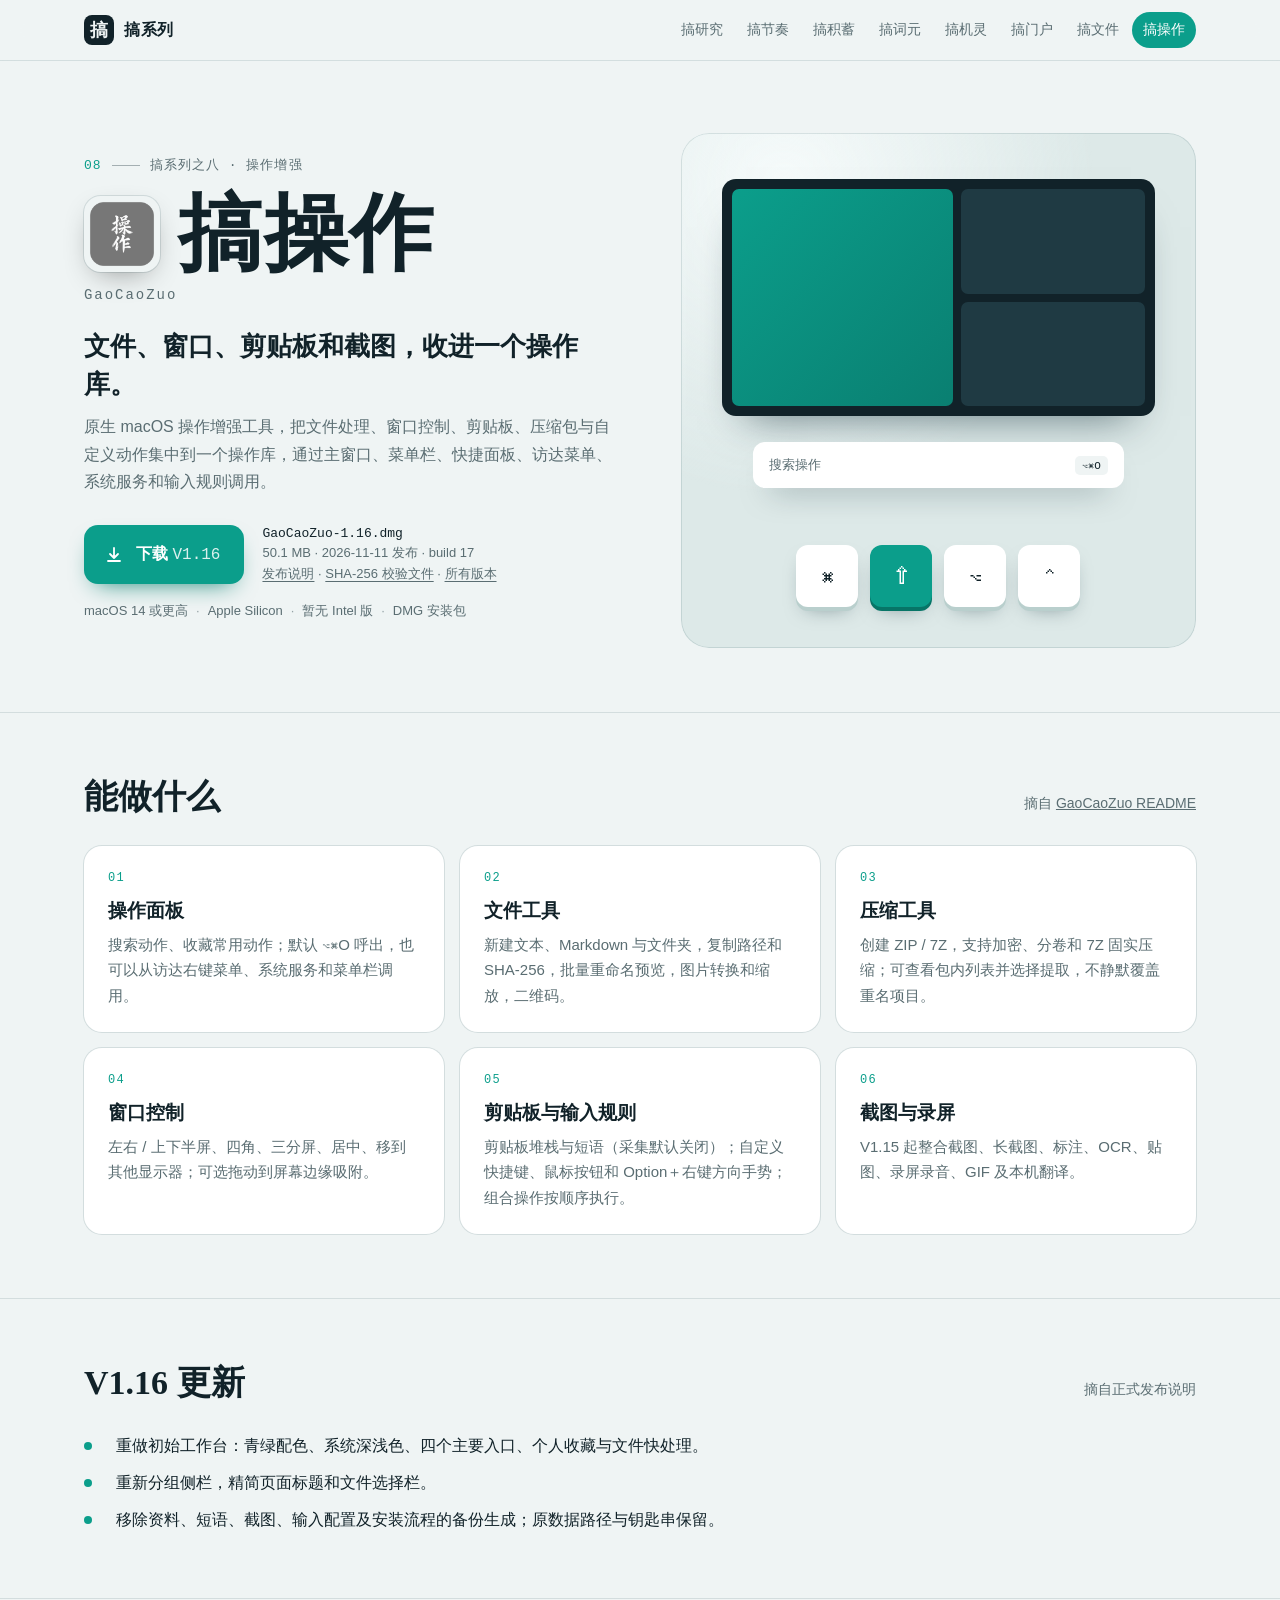
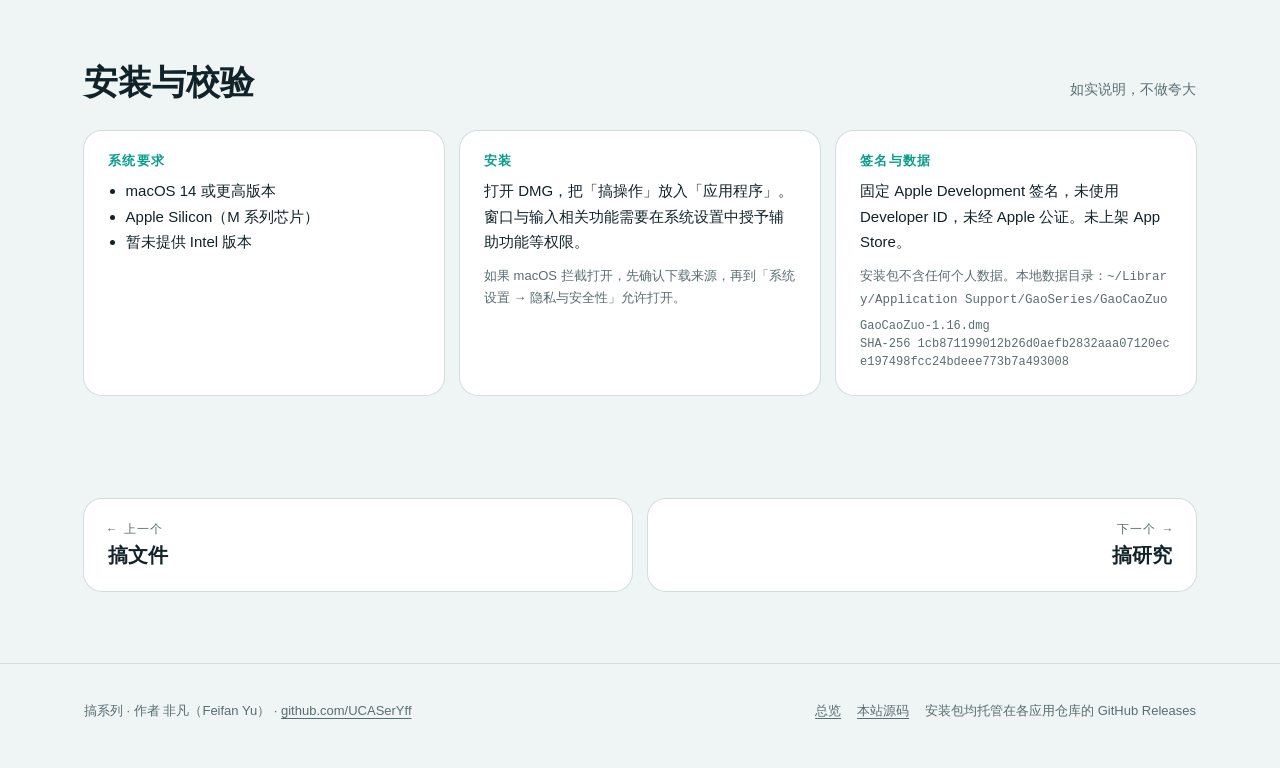
==== caozuo/index.html @ 119ad858 "搞系列介绍与下载站" ====
<!doctype html>
<html lang="zh-CN" data-root="../">
<head>
<meta charset="utf-8">
<meta name="viewport" content="width=device-width, initial-scale=1, viewport-fit=cover">
<title>搞操作 · 文件、窗口、剪贴板和截图，收进一个操作库 | 搞系列</title>
<meta name="description" content="原生 macOS 操作增强工具，把文件处理、窗口控制、剪贴板、压缩包与自定义动作集中到一个操作库，通过主窗口、菜单栏、快捷面板、访达菜单、系统服务和输入规则调用。">
<meta name="theme-color" content="#eff4f4">
<meta property="og:title" content="搞操作 · 文件、窗口、剪贴板和截图，收进一个操作库 | 搞系列">
<meta property="og:description" content="原生 macOS 操作增强工具，把文件处理、窗口控制、剪贴板、压缩包与自定义动作集中到一个操作库，通过主窗口、菜单栏、快捷面板、访达菜单、系统服务和输入规则调用。">
<meta property="og:type" content="website">
<meta property="og:url" content="https://ucaseryff.github.io/gao-apps/caozuo/">
<link rel="canonical" href="https://ucaseryff.github.io/gao-apps/caozuo/">
<link rel="icon" href="../assets/favicon.svg" type="image/svg+xml">
<link rel="stylesheet" href="../assets/site.css">
</head>
<body class="app theme-caozuo">
<header class="nav"><div class="wrap">
<a class="brand" href="../"><span class="brand-mark">搞</span><span class="brand-text">搞系列</span></a>
<nav class="nav-apps" aria-label="八个应用"><a href="../yanjiu/">搞研究</a><a href="../jiezou/">搞节奏</a><a href="../jixu/">搞积蓄</a><a href="../ciyuan/">搞词元</a><a href="../jiling/">搞机灵</a><a href="../menhu/">搞门户</a><a href="../wenjian/">搞文件</a><a href="../caozuo/" aria-current="page">搞操作</a></nav>
</div></header>
<main>
<section class="hero"><div class="wrap">
  <div class="hero-text">
    <p class="eyebrow"><span class="idx">08</span><span class="bar"></span>搞系列之八 · 操作增强</p>
    <h1 class="title"><img class="icon" src="../assets/icons/caozuo.png" alt="" width="76" height="76">搞操作</h1>
    <span class="title-en">GaoCaoZuo</span>
    <p class="tagline">文件、窗口、剪贴板和截图，收进一个操作库。</p>
    <p class="lede">原生 macOS 操作增强工具，把文件处理、窗口控制、剪贴板、压缩包与自定义动作集中到一个操作库，通过主窗口、菜单栏、快捷面板、访达菜单、系统服务和输入规则调用。</p>
    <div class="dl" data-app="caozuo" data-repo="GaoCaoZuo" data-dl="caozuo">
      <div class="dl dl-slot"><a class="dl-btn" href="https://github.com/UCASerYff/GaoCaoZuo/releases/download/v1.16/GaoCaoZuo-1.16.dmg" download><svg viewBox="0 0 20 20" fill="none" aria-hidden="true"><path d="M10 3v10m0 0l-4-4m4 4l4-4M4 16h12" stroke="currentColor" stroke-width="1.8" stroke-linecap="round" stroke-linejoin="round"/></svg><span>下载 <span class="v">V1.16</span></span></a><span class="dl-meta"><b>GaoCaoZuo-1.16.dmg</b><span>50.1 MB · 2026-11-11 发布 · build 17</span><span><a href="https://github.com/UCASerYff/GaoCaoZuo/releases/tag/v1.16">发布说明</a> · <a href="https://github.com/UCASerYff/GaoCaoZuo/releases/download/v1.16/GaoCaoZuo-1.16.dmg.sha256">SHA-256 校验文件</a> · <a href="https://github.com/UCASerYff/GaoCaoZuo/releases">所有版本</a></span></span></div>
      <p class="dl-req"><span>macOS 14 或更高</span><span>Apple Silicon</span><span>暂无 Intel 版</span><span>DMG 安装包</span></p>
    </div>
  </div>
  <div class="stage s-caozuo" aria-hidden="true"><div class="screen"><span></span><span></span><span></span></div><div class="palette">搜索操作<kbd>⌥⌘O</kbd></div><div class="keys"><span>⌘</span><span>⇧</span><span>⌥</span><span>⌃</span></div></div>
</div></section>

<section class="section"><div class="wrap">
  <div class="sec-head"><h2>能做什么</h2><p>摘自 <a href="https://github.com/UCASerYff/GaoCaoZuo#readme">GaoCaoZuo README</a></p></div>
  <ul class="features n6"><li><h3>操作面板</h3><p>搜索动作、收藏常用动作；默认 ⌥⌘O 呼出，也可以从访达右键菜单、系统服务和菜单栏调用。</p></li><li><h3>文件工具</h3><p>新建文本、Markdown 与文件夹，复制路径和 SHA-256，批量重命名预览，图片转换和缩放，二维码。</p></li><li><h3>压缩工具</h3><p>创建 ZIP / 7Z，支持加密、分卷和 7Z 固实压缩；可查看包内列表并选择提取，不静默覆盖重名项目。</p></li><li><h3>窗口控制</h3><p>左右 / 上下半屏、四角、三分屏、居中、移到其他显示器；可选拖动到屏幕边缘吸附。</p></li><li><h3>剪贴板与输入规则</h3><p>剪贴板堆栈与短语（采集默认关闭）；自定义快捷键、鼠标按钮和 Option＋右键方向手势；组合操作按顺序执行。</p></li><li><h3>截图与录屏</h3><p>V1.15 起整合截图、长截图、标注、OCR、贴图、录屏录音、GIF 及本机翻译。</p></li></ul>
</div></section>

<section class="section"><div class="wrap" data-notes-for="caozuo" data-notes-version="1.16">
  <div class="sec-head"><h2>V1.16 更新</h2><p>摘自正式发布说明</p></div>
  <ul class="notes notes-fresh"><li>重做初始工作台：青绿配色、系统深浅色、四个主要入口、个人收藏与文件快处理。</li><li>重新分组侧栏，精简页面标题和文件选择栏。</li><li>移除资料、短语、截图、输入配置及安装流程的备份生成；原数据路径与钥匙串保留。</li></ul>
  <p class="notes-stale" hidden>最新版本已更新为 V1.16，更新内容请看 <a href="https://github.com/UCASerYff/GaoCaoZuo/releases/tag/v1.16">发布说明</a>。</p>
</div></section>

<section class="section"><div class="wrap">
  <div class="sec-head"><h2>安装与校验</h2><p>如实说明，不做夸大</p></div>
  <div class="facts">
    <div class="fact"><h3>系统要求</h3><ul><li>macOS 14 或更高版本</li><li>Apple Silicon（M 系列芯片）</li><li>暂未提供 Intel 版本</li></ul></div>
    <div class="fact"><h3>安装</h3><p>打开 DMG，把「搞操作」放入「应用程序」。窗口与输入相关功能需要在系统设置中授予辅助功能等权限。</p><p class="muted">如果 macOS 拦截打开，先确认下载来源，再到「系统设置 → 隐私与安全性」允许打开。</p></div>
    <div class="fact"><h3>签名与数据</h3><p>固定 Apple Development 签名，未使用 Developer ID，未经 Apple 公证。未上架 App Store。</p><p class="muted">安装包不含任何个人数据。本地数据目录：<code>~/Library/Application Support/GaoSeries/GaoCaoZuo</code></p><span class="sha" data-sha="caozuo">GaoCaoZuo-1.16.dmg
SHA-256 1cb871199012b26d0aefb2832aaa07120ece197498fcc24bdeee773b7a493008</span></div>
  </div>
</div></section>

<div class="wrap"><nav class="pager" aria-label="其他应用">
  <a href="../wenjian/"><small>← 上一个</small><b>搞文件</b></a>
  <a class="next" href="../yanjiu/"><small>下一个 →</small><b>搞研究</b></a>
</nav></div>
</main>
<footer class="foot"><div class="wrap">
<div>搞系列 · 作者 非凡（Feifan Yu） · <a href="https://github.com/UCASerYff">github.com/UCASerYff</a></div>
<nav><a href="../">总览</a><a href="https://github.com/UCASerYff/gao-apps">本站源码</a><span>安装包均托管在各应用仓库的 GitHub Releases</span></nav>
</div></footer>
<script src="../assets/site.js" defer></script>
</body>
</html>
---- assets/site.css ----
/* 搞系列 · 统一设计系统
   统一：字体、导航、栅格、下载按钮、卡片、页脚
   各异：每个应用的配色变量与首屏「舞台」图形 */
:root{
  --serif:"Songti SC","STSong","Noto Serif SC","Noto Serif CJK SC","Source Han Serif SC","Source Han Serif CN",serif;
  --sans:-apple-system,BlinkMacSystemFont,"PingFang SC","Hiragino Sans GB","Microsoft YaHei","Noto Sans SC","Noto Sans CJK SC",sans-serif;
  --mono:"SF Mono",ui-monospace,"JetBrains Mono",Menlo,Consolas,monospace;
  --bg:#f6f4ef; --surface:#ffffff; --ink:#18181a; --muted:#6b6a66; --line:rgba(20,20,20,.1);
  --accent:#18181a; --accent-ink:#fff; --accent2:#c8102e; --stage:#ece8df;
  --radius:18px; --wrap:1160px;
}
*{box-sizing:border-box}
html{-webkit-text-size-adjust:100%;scroll-behavior:smooth}
body{margin:0;background:var(--bg);color:var(--ink);font:16px/1.7 var(--sans);-webkit-font-smoothing:antialiased;text-rendering:optimizeLegibility}
a{color:inherit}
img{max-width:100%;display:block}
code,.mono{font-family:var(--mono);font-size:.92em}
.wrap{max-width:var(--wrap);margin:0 auto;padding:0 24px}
.sr{position:absolute;width:1px;height:1px;overflow:hidden;clip:rect(0 0 0 0)}

/* ---------- 导航（统一） ---------- */
.nav{position:sticky;top:0;z-index:20;backdrop-filter:saturate(1.4) blur(14px);-webkit-backdrop-filter:saturate(1.4) blur(14px);background:color-mix(in srgb,var(--bg) 82%,transparent);border-bottom:1px solid var(--line)}
.nav .wrap{display:flex;align-items:center;gap:20px;height:60px}
.brand{display:flex;align-items:center;gap:10px;text-decoration:none;font-weight:600;letter-spacing:.04em;flex:none}
.brand-mark{display:grid;place-items:center;width:30px;height:30px;border-radius:8px;background:var(--ink);color:var(--bg);font:700 18px/1 var(--serif)}
.nav-apps{display:flex;gap:2px;overflow-x:auto;scrollbar-width:none;margin-left:auto}
.nav-apps::-webkit-scrollbar{display:none}
.nav-apps a{flex:none;text-decoration:none;font-size:14px;padding:6px 11px;border-radius:999px;color:var(--muted);transition:background .2s,color .2s}
.nav-apps a:hover{color:var(--ink);background:var(--line)}
.nav-apps a[aria-current]{color:var(--accent-ink);background:var(--accent)}

/* ---------- 首屏（统一骨架） ---------- */
.hero{padding:72px 0 64px}
.hero .wrap{display:grid;grid-template-columns:minmax(0,1.05fr) minmax(0,1fr);gap:56px;align-items:center}
.eyebrow{display:flex;align-items:center;gap:10px;margin:0 0 18px;font:500 13px/1 var(--mono);letter-spacing:.08em;color:var(--muted);text-transform:uppercase}
.eyebrow .idx{color:var(--accent2)}
.eyebrow .bar{width:28px;height:1px;background:currentColor;opacity:.5}
.title{display:flex;align-items:center;gap:18px;margin:0;font:700 clamp(48px,7vw,84px)/1.05 var(--serif);letter-spacing:.02em}
.title .icon{width:clamp(56px,7vw,76px);height:clamp(56px,7vw,76px);border-radius:22%;box-shadow:0 10px 30px -12px rgba(0,0,0,.45),0 0 0 1px var(--line)}
.title-en{display:block;margin-top:10px;font:500 14px/1 var(--mono);letter-spacing:.14em;color:var(--muted)}
.tagline{margin:26px 0 10px;font:600 clamp(20px,2.4vw,26px)/1.45 var(--serif);color:var(--ink)}
.lede{margin:0 0 30px;color:var(--muted);max-width:36em}

/* ---------- 下载块（统一） ---------- */
.dl{display:flex;flex-wrap:wrap;align-items:center;gap:14px 18px}
.dl-btn{display:inline-flex;align-items:center;gap:12px;padding:15px 24px 15px 20px;border-radius:14px;background:var(--accent);color:var(--accent-ink);text-decoration:none;font-weight:600;font-size:16px;box-shadow:0 10px 24px -12px color-mix(in srgb,var(--accent) 80%,#000);transition:transform .15s,box-shadow .2s}
.dl-btn:hover{transform:translateY(-1px);box-shadow:0 14px 30px -12px color-mix(in srgb,var(--accent) 80%,#000)}
.dl-btn svg{width:20px;height:20px;flex:none}
.dl-btn .v{font-family:var(--mono);font-weight:500;opacity:.85}
.dl-btn.is-off{background:transparent;color:var(--muted);border:1px dashed var(--muted);box-shadow:none;cursor:not-allowed}
.dl-meta{display:flex;flex-direction:column;gap:2px;font-size:13px;color:var(--muted);line-height:1.5}
.dl-meta b{font:500 13px var(--mono);color:var(--ink)}
.dl-meta a{color:var(--muted);text-underline-offset:3px}
.dl-meta a:hover{color:var(--ink)}
.dl-req{flex-basis:100%;margin:2px 0 0;font-size:13px;color:var(--muted)}
.dl-req span+span::before{content:"·";margin:0 8px;opacity:.6}

/* ---------- 舞台（各页不同） ---------- */
.stage{position:relative;aspect-ratio:1/1;max-height:520px;width:100%;border-radius:28px;background:var(--stage);overflow:hidden;isolation:isolate;box-shadow:inset 0 0 0 1px var(--line)}

/* ---------- 正文分区（统一） ---------- */
.section{padding:64px 0;border-top:1px solid var(--line)}
.sec-head{display:flex;align-items:baseline;justify-content:space-between;gap:20px;margin-bottom:28px}
.sec-head h2{margin:0;font:700 clamp(26px,3vw,34px)/1.2 var(--serif)}
.sec-head p{margin:0;color:var(--muted);font-size:14px}
.features{display:grid;grid-template-columns:repeat(3,minmax(0,1fr));gap:16px;padding:0;margin:0;list-style:none;counter-reset:f}
.features li{position:relative;padding:26px 24px 24px;border-radius:var(--radius);background:var(--surface);box-shadow:0 0 0 1px var(--line);counter-increment:f}
.features li::before{content:counter(f,decimal-leading-zero);display:block;margin-bottom:14px;font:500 12px/1 var(--mono);color:var(--accent2);letter-spacing:.1em}
.features h3{margin:0 0 8px;font:700 19px/1.35 var(--serif)}
.features p{margin:0;color:var(--muted);font-size:15px}
.features.n4{grid-template-columns:repeat(2,minmax(0,1fr))}
.features.n5{grid-template-columns:repeat(6,minmax(0,1fr))}
.features.n5 li{grid-column:span 2}.features.n5 li:nth-child(n+4){grid-column:span 3}
.notes{margin:0;padding:0;list-style:none;display:grid;gap:10px;max-width:780px}
.notes li{display:grid;grid-template-columns:22px 1fr;gap:10px;color:var(--ink)}
.notes li::before{content:"";width:8px;height:8px;margin-top:10px;border-radius:50%;background:var(--accent)}
.notes-stale{color:var(--muted)}
.facts{display:grid;grid-template-columns:repeat(3,minmax(0,1fr));gap:16px}
.fact{padding:24px;border-radius:var(--radius);background:var(--surface);box-shadow:0 0 0 1px var(--line)}
.fact h3{margin:0 0 10px;font:600 13px/1 var(--mono);letter-spacing:.1em;color:var(--accent2);text-transform:uppercase}
.fact p,.fact li{margin:0;font-size:15px;color:var(--ink)}
.fact ul{margin:0;padding-left:1.1em}
.fact .muted{color:var(--muted);font-size:13px;margin-top:10px}
.fact code{word-break:break-all;font-size:12.5px;color:var(--muted)}
.sha{display:block;white-space:pre-line;margin-top:6px;font:12px/1.5 var(--mono);color:var(--muted);word-break:break-all}

.pager{display:grid;grid-template-columns:1fr 1fr;gap:16px;padding:40px 0 72px}
.pager a{display:flex;flex-direction:column;gap:4px;padding:22px 24px;border-radius:var(--radius);text-decoration:none;box-shadow:0 0 0 1px var(--line);background:var(--surface);transition:box-shadow .2s}
.pager a:hover{box-shadow:0 0 0 2px var(--accent)}
.pager small{font:12px var(--mono);color:var(--muted);letter-spacing:.08em}
.pager b{font:700 20px var(--serif)}
.pager .next{text-align:right}

/* ---------- 页脚（统一） ---------- */
.foot{border-top:1px solid var(--line);padding:36px 0 48px;font-size:13px;color:var(--muted)}
.foot .wrap{display:flex;flex-wrap:wrap;gap:12px 28px;justify-content:space-between}
.foot a{color:var(--muted);text-underline-offset:3px}
.foot nav{display:flex;flex-wrap:wrap;gap:6px 16px}

/* ========== 首页 ========== */
.home{--bg:#f4f2ec;--ink:#151515;--muted:#6d6a63;--accent:#151515;--accent2:#b8322a}
.home-hero{padding:88px 0 56px}
.home-hero .wrap{display:grid;grid-template-columns:auto 1fr;gap:56px;align-items:end}
.seal{width:clamp(140px,20vw,220px);aspect-ratio:1;border-radius:28px;display:grid;place-items:center;background:#151515;color:#f4f2ec;font:900 clamp(96px,14vw,160px)/1 var(--serif);box-shadow:0 30px 60px -30px rgba(0,0,0,.6);position:relative}
.seal::after{content:"";position:absolute;right:14px;bottom:14px;width:18%;aspect-ratio:1;border-radius:4px;background:#b8322a}
.home-hero h1{margin:0;font:700 clamp(44px,6vw,72px)/1.05 var(--serif);letter-spacing:.04em}
.home-hero p.sub{margin:18px 0 0;font:500 clamp(18px,2vw,22px)/1.6 var(--serif);max-width:30em}
.chips{display:flex;flex-wrap:wrap;gap:8px;margin:26px 0 0;padding:0;list-style:none}
.chips li{padding:6px 12px;border-radius:999px;font-size:13px;background:rgba(0,0,0,.05);color:#3c3a36}
.cards{display:grid;grid-template-columns:repeat(4,minmax(0,1fr));gap:18px;padding:16px 0 72px}
.card{position:relative;display:flex;flex-direction:column;border-radius:22px;overflow:hidden;text-decoration:none;background:var(--surface);color:var(--ink);box-shadow:0 0 0 1px rgba(0,0,0,.07),0 18px 40px -30px rgba(0,0,0,.45);transition:transform .25s cubic-bezier(.2,.7,.2,1),box-shadow .25s}
.card:hover{transform:translateY(-4px);box-shadow:0 0 0 1px rgba(0,0,0,.08),0 28px 50px -28px rgba(0,0,0,.5)}
.card-top{position:relative;height:150px;background:var(--stage);overflow:hidden}
.card>.card-icon{position:absolute;z-index:2;left:20px;top:114px;width:72px;height:72px;border-radius:22%;box-shadow:0 10px 24px -10px rgba(0,0,0,.5),0 0 0 3px var(--surface)}
.card-num{position:absolute;right:16px;top:14px;font:500 12px var(--mono);letter-spacing:.1em;color:var(--accent2)}
.card-body{padding:50px 20px 20px;display:flex;flex-direction:column;gap:6px;flex:1}
.card-body h2{margin:0;font:700 24px/1.2 var(--serif);display:flex;align-items:baseline;gap:10px}
.card-body h2 small{font:500 12px var(--mono);color:var(--muted);letter-spacing:.06em}
.card-body p{margin:0;font-size:14px;color:var(--muted);line-height:1.6}
.card-foot{display:flex;justify-content:space-between;align-items:center;margin-top:auto;padding-top:14px;font-size:13px}
.ver{font:500 12px var(--mono);padding:4px 9px;border-radius:999px;background:color-mix(in srgb,var(--accent) 12%,transparent);color:var(--accent)}
.ver.off{background:rgba(0,0,0,.05);color:var(--muted)}
.go{color:var(--accent);font-weight:600}
.home-notes{display:grid;grid-template-columns:repeat(3,minmax(0,1fr));gap:16px}

/* ========== 各应用配色 ========== */
.theme-yanjiu{--bg:#f5f0e6;--surface:#fffcf6;--ink:#1d2621;--muted:#6f6a5e;--line:rgba(48,40,25,.12);--accent:#24483a;--accent-ink:#fbf6ec;--accent2:#b45a36;--stage:#ebe2cf}
.theme-jiezou{--bg:#fff7ee;--surface:#fffdf9;--ink:#2a1a0e;--muted:#80634c;--line:rgba(120,70,20,.13);--accent:#de6a24;--accent-ink:#fff;--accent2:#d99a1e;--stage:linear-gradient(180deg,#ffe2b8 0%,#ffc58f 45%,#f59a6b 100%)}
.theme-jixu{--bg:#f1f0e9;--surface:#fbfaf5;--ink:#132620;--muted:#5f6b63;--line:rgba(20,50,40,.12);--accent:#0f5a47;--accent-ink:#f6f2e3;--accent2:#b8901c;--stage:#163f34}
.theme-ciyuan{--bg:#ebe8e3;--surface:#f7f5f1;--ink:#12323a;--muted:#5d6b6e;--line:rgba(18,50,58,.13);--accent:#14535f;--accent-ink:#f2f6f6;--accent2:#d98a1c;--stage:#dfdbd4}
.theme-jiling{--bg:#0c0d0f;--surface:#15171a;--ink:#eeeeec;--muted:#8d9096;--line:rgba(255,255,255,.1);--accent:#eeeeec;--accent-ink:#0c0d0f;--accent2:#6ef08a;--stage:#08090a}
.theme-menhu{--bg:#f3f2fd;--surface:#ffffff;--ink:#1b1840;--muted:#6a6790;--line:rgba(60,50,160,.12);--accent:#5b4ff0;--accent-ink:#fff;--accent2:#2f8cf0;--stage:linear-gradient(135deg,#6a5cff 0%,#4c7dff 55%,#39b0ff 100%)}
.theme-wenjian{--bg:#f8f6f0;--surface:#fffefb;--ink:#26282c;--muted:#6c6f74;--line:rgba(30,32,36,.12);--accent:#2e6a46;--accent-ink:#f7f5ef;--accent2:#2e6a46;--stage:#25282d}
.theme-caozuo{--bg:#eff4f4;--surface:#ffffff;--ink:#112229;--muted:#5a6d72;--line:rgba(10,60,70,.12);--accent:#0b9e8b;--accent-ink:#fff;--accent2:#0b9e8b;--stage:#dde9e8}
.theme-jiling .brand-mark{background:#eeeeec;color:#0c0d0f}
.theme-jiling .title .icon{box-shadow:0 0 0 1px rgba(255,255,255,.18)}
.theme-ciyuan .title,.theme-ciyuan .tagline{font-family:var(--serif)}

/* ========== 舞台图形 ========== */
/* 搞研究：纸页 + 浮空研究城 */
.s-yanjiu{background:radial-gradient(circle at 70% 30%,#f7efdd 0,transparent 55%),repeating-linear-gradient(0deg,transparent 0 31px,rgba(80,60,30,.08) 31px 32px),repeating-linear-gradient(90deg,transparent 0 31px,rgba(80,60,30,.08) 31px 32px),#ebe2cf}
.s-yanjiu .paper{position:absolute;left:9%;top:10%;width:52%;padding:24px 22px;background:#fffcf6;border-radius:6px;box-shadow:0 24px 40px -24px rgba(60,40,10,.45);transform:rotate(-3deg)}
.s-yanjiu .paper b{display:block;font:700 18px var(--serif);color:#24483a;margin-bottom:12px}
.s-yanjiu .paper i{display:block;height:7px;border-radius:4px;background:#e6dcc8;margin:9px 0}
.s-yanjiu .paper i:nth-child(3){width:82%}.s-yanjiu .paper i:nth-child(5){width:64%}
.s-yanjiu .tags{display:flex;flex-wrap:wrap;gap:6px;margin-top:14px}
.s-yanjiu .tags span{font-size:11px;padding:3px 8px;border-radius:999px;border:1px solid #b45a36;color:#b45a36}
.s-yanjiu .city{position:absolute;right:8%;bottom:12%;width:56%;height:46%;display:flex;align-items:flex-end;gap:5%;animation:float 6s ease-in-out infinite}
.s-yanjiu .city span{flex:1;border-radius:4px 4px 0 0;background:linear-gradient(180deg,#2f5b49,#1d3a2f);box-shadow:inset -6px 0 0 rgba(0,0,0,.15)}
.s-yanjiu .city span:nth-child(2n){background:linear-gradient(180deg,#c86b45,#9c4a2b)}
.s-yanjiu .city::after{content:"";position:absolute;left:-6%;right:-6%;bottom:-14px;height:14px;border-radius:50%;background:rgba(60,40,10,.18);filter:blur(4px)}
@keyframes float{50%{transform:translateY(-10px)}}

/* 搞节奏：晨光与专注环 */
.s-jiezou{background:linear-gradient(180deg,#ffe7c2 0%,#ffcb94 50%,#f79f72 100%)}
.s-jiezou .sun{position:absolute;left:50%;top:44%;width:64%;aspect-ratio:1;transform:translate(-50%,-50%);border-radius:50%;background:conic-gradient(from -90deg,#fff 0 68%,rgba(255,255,255,.28) 68% 100%);-webkit-mask:radial-gradient(circle,transparent 60%,#000 61%);mask:radial-gradient(circle,transparent 60%,#000 61%);animation:spin 40s linear infinite}
.s-jiezou .ring{position:absolute;left:50%;top:44%;transform:translate(-50%,-50%);border-radius:50%;border:1px solid rgba(255,255,255,.55)}
.s-jiezou .ring.r1{width:82%;aspect-ratio:1}.s-jiezou .ring.r2{width:100%;aspect-ratio:1;opacity:.6}
.s-jiezou .clock{position:absolute;left:50%;top:44%;transform:translate(-50%,-50%);text-align:center;color:#5a2b0c}
.s-jiezou .clock b{display:block;font:300 clamp(40px,6vw,64px)/1 var(--mono);letter-spacing:.02em}
.s-jiezou .clock small{font-size:13px;letter-spacing:.3em;opacity:.75}
.s-jiezou .tabs{position:absolute;left:6%;right:6%;bottom:7%;display:flex;justify-content:space-between;gap:6px;padding:6px;border-radius:999px;background:rgba(255,255,255,.55);backdrop-filter:blur(6px)}
.s-jiezou .tabs span{flex:1;text-align:center;font-size:13px;padding:6px 0;border-radius:999px;color:#6b3a16}
.s-jiezou .tabs span:first-child{background:#fff;color:#de6a24;font-weight:600}
@keyframes spin{to{transform:translate(-50%,-50%) rotate(360deg)}}

/* 搞积蓄：墨绿账本 + 金币 */
.s-jixu{background:radial-gradient(circle at 80% 15%,#22604f 0,transparent 50%),#163f34}
.s-jixu .ledger{position:absolute;left:8%;top:10%;width:62%;padding:20px;border-radius:14px;background:#f6f2e3;box-shadow:0 30px 50px -30px #000}
.s-jixu .ledger header{display:flex;gap:6px;margin-bottom:14px}
.s-jixu .ledger header span{font-size:12px;padding:4px 10px;border-radius:999px;color:#0f5a47;background:rgba(15,90,71,.08)}
.s-jixu .ledger header span:first-child{background:#0f5a47;color:#f6f2e3}
.s-jixu .row{display:flex;justify-content:space-between;align-items:center;padding:9px 0;border-bottom:1px dashed rgba(15,90,71,.2)}
.s-jixu .row i{display:block;height:7px;border-radius:4px;background:#d9d2bb;width:46%}
.s-jixu .row em{display:block;height:7px;border-radius:4px;width:18%;background:#0f5a47;opacity:.7}
.s-jixu .row:nth-child(3) em{background:#b8901c}
.s-jixu .goal{margin-top:16px;font-size:12px;color:#5f6b63}
.s-jixu .goal div{height:8px;margin-top:6px;border-radius:999px;background:rgba(15,90,71,.12);overflow:hidden}
.s-jixu .goal div::after{content:"";display:block;height:100%;width:62%;border-radius:999px;background:linear-gradient(90deg,#0f5a47,#b8901c)}
.s-jixu .coins{position:absolute;right:10%;bottom:10%;display:flex;align-items:flex-end;gap:10px}
.s-jixu .coins span{width:46px;border-radius:50%/12px;background:repeating-linear-gradient(180deg,#e2bb3d 0 6px,#b8901c 6px 8px);box-shadow:0 10px 20px -8px rgba(0,0,0,.6)}
.s-jixu .coins span:nth-child(1){height:60px}.s-jixu .coins span:nth-child(2){height:104px}.s-jixu .coins span:nth-child(3){height:148px}

/* 搞词元：用量柱状图 */
.s-ciyuan{background:#dfdbd4;padding:8%;display:flex;flex-direction:column;gap:14px}
.s-ciyuan .seg{display:flex;gap:4px;padding:4px;border-radius:10px;background:rgba(18,50,58,.08);align-self:flex-start}
.s-ciyuan .seg span{font-size:12px;padding:5px 12px;border-radius:7px;color:#12323a}
.s-ciyuan .seg span:first-child{background:#f7f5f1;box-shadow:0 1px 2px rgba(0,0,0,.1)}
.s-ciyuan .chart{flex:1;display:flex;align-items:flex-end;gap:3.4%;padding:16px;border-radius:16px;background:#f7f5f1;box-shadow:0 20px 40px -30px rgba(18,50,58,.6)}
.s-ciyuan .chart span{flex:1;border-radius:5px 5px 2px 2px;background:linear-gradient(180deg,#14535f,#0e3d46);position:relative;transform-origin:bottom;animation:grow 1.2s cubic-bezier(.2,.8,.2,1) both}
.s-ciyuan .chart span::after{content:"";position:absolute;left:0;right:0;top:0;height:28%;border-radius:5px 5px 0 0;background:#d98a1c}
.s-ciyuan .stream{font:12px/1.5 var(--mono);color:#14535f;white-space:nowrap;overflow:hidden;opacity:.75}
@keyframes grow{from{transform:scaleY(.05)}}

/* 搞机灵：边缘竖线 + 监控面板 */
.s-jiling{background:radial-gradient(circle at 100% 50%,rgba(110,240,138,.12),transparent 45%),#08090a}
.s-jiling .edge{position:absolute;right:4%;top:22%;bottom:22%;width:4px;border-radius:4px;background:#eeeeec;box-shadow:0 0 18px rgba(110,240,138,.6)}
.s-jiling .panel{position:absolute;right:10%;top:50%;transform:translateY(-50%);width:66%;padding:20px;border-radius:18px;background:rgba(28,30,34,.92);box-shadow:0 0 0 1px rgba(255,255,255,.08),0 30px 60px -20px #000}
.s-jiling .meter{display:grid;grid-template-columns:44px 1fr;align-items:center;gap:12px;margin:10px 0;font:11px var(--mono);color:#8d9096;letter-spacing:.08em}
.s-jiling .meter div{height:6px;border-radius:6px;background:rgba(255,255,255,.08);overflow:hidden}
.s-jiling .meter div::after{content:"";display:block;height:100%;width:var(--w);border-radius:6px;background:#6ef08a;animation:pulse 3s ease-in-out infinite alternate}
.s-jiling .meter:nth-child(3) div::after{background:#eeeeec}
.s-jiling .meter:nth-child(4) div::after{background:#ffbd2e}
.s-jiling svg{display:block;width:100%;height:70px;margin-bottom:6px}
@keyframes pulse{to{width:calc(var(--w) * .7)}}

/* 搞门户：启动台 */
.s-menhu{background:linear-gradient(135deg,#6a5cff 0%,#4c7dff 55%,#39b0ff 100%);display:grid;place-items:center}
.s-menhu .grid{display:grid;grid-template-columns:repeat(4,1fr);gap:clamp(12px,2.4vw,22px);width:78%}
.s-menhu .tile{display:flex;flex-direction:column;align-items:center;gap:6px;font-size:12px;color:rgba(255,255,255,.92)}
.s-menhu .tile i{display:block;width:100%;aspect-ratio:1;border-radius:24%;background:rgba(255,255,255,.9);box-shadow:0 10px 20px -10px rgba(20,10,80,.55)}
.s-menhu .tile:nth-child(3n+1) i{background:linear-gradient(135deg,#fff,#e2ddff)}
.s-menhu .tile:nth-child(3n+2) i{background:linear-gradient(135deg,#fff,#d5ecff)}
.s-menhu .tile.folder i{background:rgba(255,255,255,.28);backdrop-filter:blur(6px);display:grid;grid-template-columns:1fr 1fr;gap:12%;padding:16%}
.s-menhu .tile.folder i b{border-radius:22%;background:#fff}
.s-menhu .dots{position:absolute;bottom:7%;left:50%;transform:translateX(-50%);display:flex;gap:7px}
.s-menhu .dots b{width:7px;height:7px;border-radius:50%;background:rgba(255,255,255,.45)}
.s-menhu .dots b:first-child{background:#fff}
.s-menhu .rail{position:absolute;left:3%;top:30%;bottom:30%;width:4px;border-radius:4px;background:rgba(255,255,255,.75)}

/* 搞文件：源码 ⇄ 排版 */
.s-wenjian{background:#25282d;display:grid;grid-template-columns:1fr 1fr;gap:4%;padding:8%}
.s-wenjian pre{margin:0;padding:18px;border-radius:12px;background:#1b1d21;color:#c9ccd1;font:clamp(10px,1.15vw,13px)/1.75 var(--mono);overflow:hidden;box-shadow:inset 0 0 0 1px rgba(255,255,255,.06)}
.s-wenjian pre .k{color:#7fc79a}.s-wenjian pre .c{color:#6c7178}.s-wenjian pre .a{color:#e7c47a}
.s-wenjian .page{padding:22px 20px;border-radius:4px;background:#fffefb;color:#26282c;font-family:var(--serif);box-shadow:0 30px 50px -30px #000;overflow:hidden}
.s-wenjian .page h4{margin:0 0 4px;font-size:clamp(14px,1.6vw,18px);text-align:center}
.s-wenjian .page small{display:block;text-align:center;font-size:11px;color:#6c6f74;margin-bottom:14px}
.s-wenjian .page b{display:block;font-size:13px;margin:10px 0 6px;color:#2e6a46}
.s-wenjian .page i{display:block;height:6px;border-radius:3px;background:#e7e4dc;margin:6px 0}
.s-wenjian .page i.hl{background:#cfe3d6;box-shadow:0 0 0 2px #2e6a46}
.s-wenjian .page .eq{text-align:center;font-style:italic;font-size:14px;margin:10px 0}
.s-wenjian .sync{position:absolute;left:50%;top:50%;transform:translate(-50%,-50%);padding:6px 10px;border-radius:999px;background:#2e6a46;color:#fff;font:600 11px var(--mono);letter-spacing:.06em;white-space:nowrap}

/* 搞操作：分屏 + 按键 + 面板 */
.s-caozuo{background:radial-gradient(circle at 20% 10%,#f6fbfb,transparent 50%),#dde9e8}
.s-caozuo .screen{position:absolute;left:8%;right:8%;top:9%;height:46%;padding:10px;border-radius:14px;background:#112229;display:grid;grid-template-columns:1.2fr 1fr;grid-template-rows:1fr 1fr;gap:8px;box-shadow:0 24px 40px -24px rgba(10,40,50,.6)}
.s-caozuo .screen span{border-radius:7px;background:#1f3a43}
.s-caozuo .screen span:first-child{grid-row:span 2;background:linear-gradient(135deg,#0b9e8b,#0a7f71)}
.s-caozuo .palette{position:absolute;left:14%;right:14%;top:60%;display:flex;align-items:center;gap:10px;padding:12px 16px;border-radius:12px;background:#fff;box-shadow:0 18px 30px -18px rgba(10,40,50,.5);font-size:13px;color:#5a6d72}
.s-caozuo .palette kbd{margin-left:auto;font:11px var(--mono);padding:3px 7px;border-radius:5px;background:#eff4f4;color:#112229}
.s-caozuo .keys{position:absolute;left:0;right:0;bottom:8%;display:flex;justify-content:center;gap:12px}
.s-caozuo .keys span{width:clamp(44px,7vw,62px);aspect-ratio:1;display:grid;place-items:center;border-radius:12px;background:#fff;font:500 clamp(18px,2.4vw,24px) var(--sans);color:#112229;box-shadow:0 4px 0 #b9cfcd,0 10px 20px -10px rgba(10,40,50,.5)}
.s-caozuo .keys span:nth-child(2){background:#0b9e8b;color:#fff;box-shadow:0 4px 0 #077567,0 10px 20px -10px rgba(10,40,50,.5)}

/* 首页卡片顶部（缩略舞台） */
.card-top.s-mini-jiezou{background:radial-gradient(circle at 70% 120%,#fff 0 18%,rgba(255,255,255,.5) 18.5% 19%,transparent 19.5% 30%,rgba(255,255,255,.4) 30.5% 31%,transparent 31.5%),linear-gradient(180deg,#ffe2b8,#f59a6b)}
.card-top.s-mini-jiling{background:linear-gradient(#eeeeec,#eeeeec) calc(100% - 18px) 50%/4px 56% no-repeat,radial-gradient(circle at 100% 50%,rgba(110,240,138,.22),transparent 55%),#08090a}
.card-top.s-mini-wenjian{background:#25282d}
.card-top.s-mini-wenjian::after{content:"\\section{引言}\A \\begin{equation}\A   E = mc^2\A \\end{equation}";white-space:pre;position:absolute;right:18px;top:20px;font:12px/1.7 var(--mono);color:#7fc79a;text-align:left}
.card-top.s-mini-caozuo{background:#dde9e8}
.card-top.s-mini-caozuo::after{content:"⌘ ⇧ ⌥";position:absolute;right:18px;top:24px;font:600 30px/1 var(--sans);letter-spacing:.2em;color:#0b9e8b}
.card.theme-jiling{--surface:#15171a;color:#eeeeec}
.card.theme-jiling .card-body p{color:#8d9096}

.card-top.s-mini-yanjiu{background:repeating-linear-gradient(0deg,transparent 0 15px,rgba(80,60,30,.09) 15px 16px),repeating-linear-gradient(90deg,transparent 0 15px,rgba(80,60,30,.09) 15px 16px),#ebe2cf}
.card-top.s-mini-jixu{background:radial-gradient(circle at 80% 10%,#22604f,transparent 60%),#163f34}
.card-top.s-mini-ciyuan{background:#dfdbd4}
.card-top.s-mini-menhu{background:linear-gradient(135deg,#6a5cff,#39b0ff)}
.mini{position:absolute;right:18px;bottom:0;top:22px;width:50%;display:flex;align-items:flex-end;gap:6%}
.mini span{flex:1;border-radius:3px 3px 0 0}
.s-mini-yanjiu .mini span{background:#24483a}.s-mini-yanjiu .mini span:nth-child(2n){background:#b45a36}
.s-mini-ciyuan .mini span{background:linear-gradient(180deg,#d98a1c 0 26%,#14535f 26%)}
.s-mini-jixu .mini{gap:8%;width:40%}
.s-mini-jixu .mini span{border-radius:50%/8px;background:repeating-linear-gradient(180deg,#e2bb3d 0 5px,#b8901c 5px 7px)}
.s-mini-menhu .mini{display:grid;grid-template-columns:repeat(4,1fr);align-content:center;gap:9px;bottom:14px;width:46%}
.s-mini-menhu .mini span{aspect-ratio:1;border-radius:24%;background:rgba(255,255,255,.9)}
.s-mini-menhu .mini span:nth-child(3n){background:rgba(255,255,255,.4)}

/* ---------- 响应式 ---------- */
@media (max-width:1020px){
  .cards{grid-template-columns:repeat(2,minmax(0,1fr))}
  .features,.features.n5{grid-template-columns:repeat(2,minmax(0,1fr))}
  .features.n5 li,.features.n5 li:nth-child(n+4){grid-column:auto}
}
@media (max-width:820px){
  .hero{padding:40px 0 48px}
  .hero .wrap{grid-template-columns:1fr;gap:36px}
  .stage{max-height:none;aspect-ratio:4/3.4}
  .facts,.home-notes{grid-template-columns:1fr}
  .home-hero .wrap{grid-template-columns:1fr;gap:28px}
  .home-hero{padding:48px 0 32px}
}
@media (max-width:560px){
  .wrap{padding:0 18px}
  .nav .wrap{gap:12px}
  .brand-text{display:none}
  .nav-apps{-webkit-mask-image:linear-gradient(90deg,#000 88%,transparent);mask-image:linear-gradient(90deg,#000 88%,transparent)}
  .cards,.features,.features.n4,.features.n5{grid-template-columns:1fr}
  .section{padding:48px 0}
  .sec-head{flex-direction:column;gap:6px}
  .dl-btn{width:100%;justify-content:center}
  .pager{grid-template-columns:1fr}
  .pager .next{text-align:left}
  .stage{aspect-ratio:1/1}
  .s-wenjian{grid-template-columns:1fr;grid-template-rows:auto auto}
  .s-wenjian .page{display:none}
  .s-wenjian .sync{display:none}
}
@media (prefers-reduced-motion:reduce){*{animation:none!important;transition:none!important}}
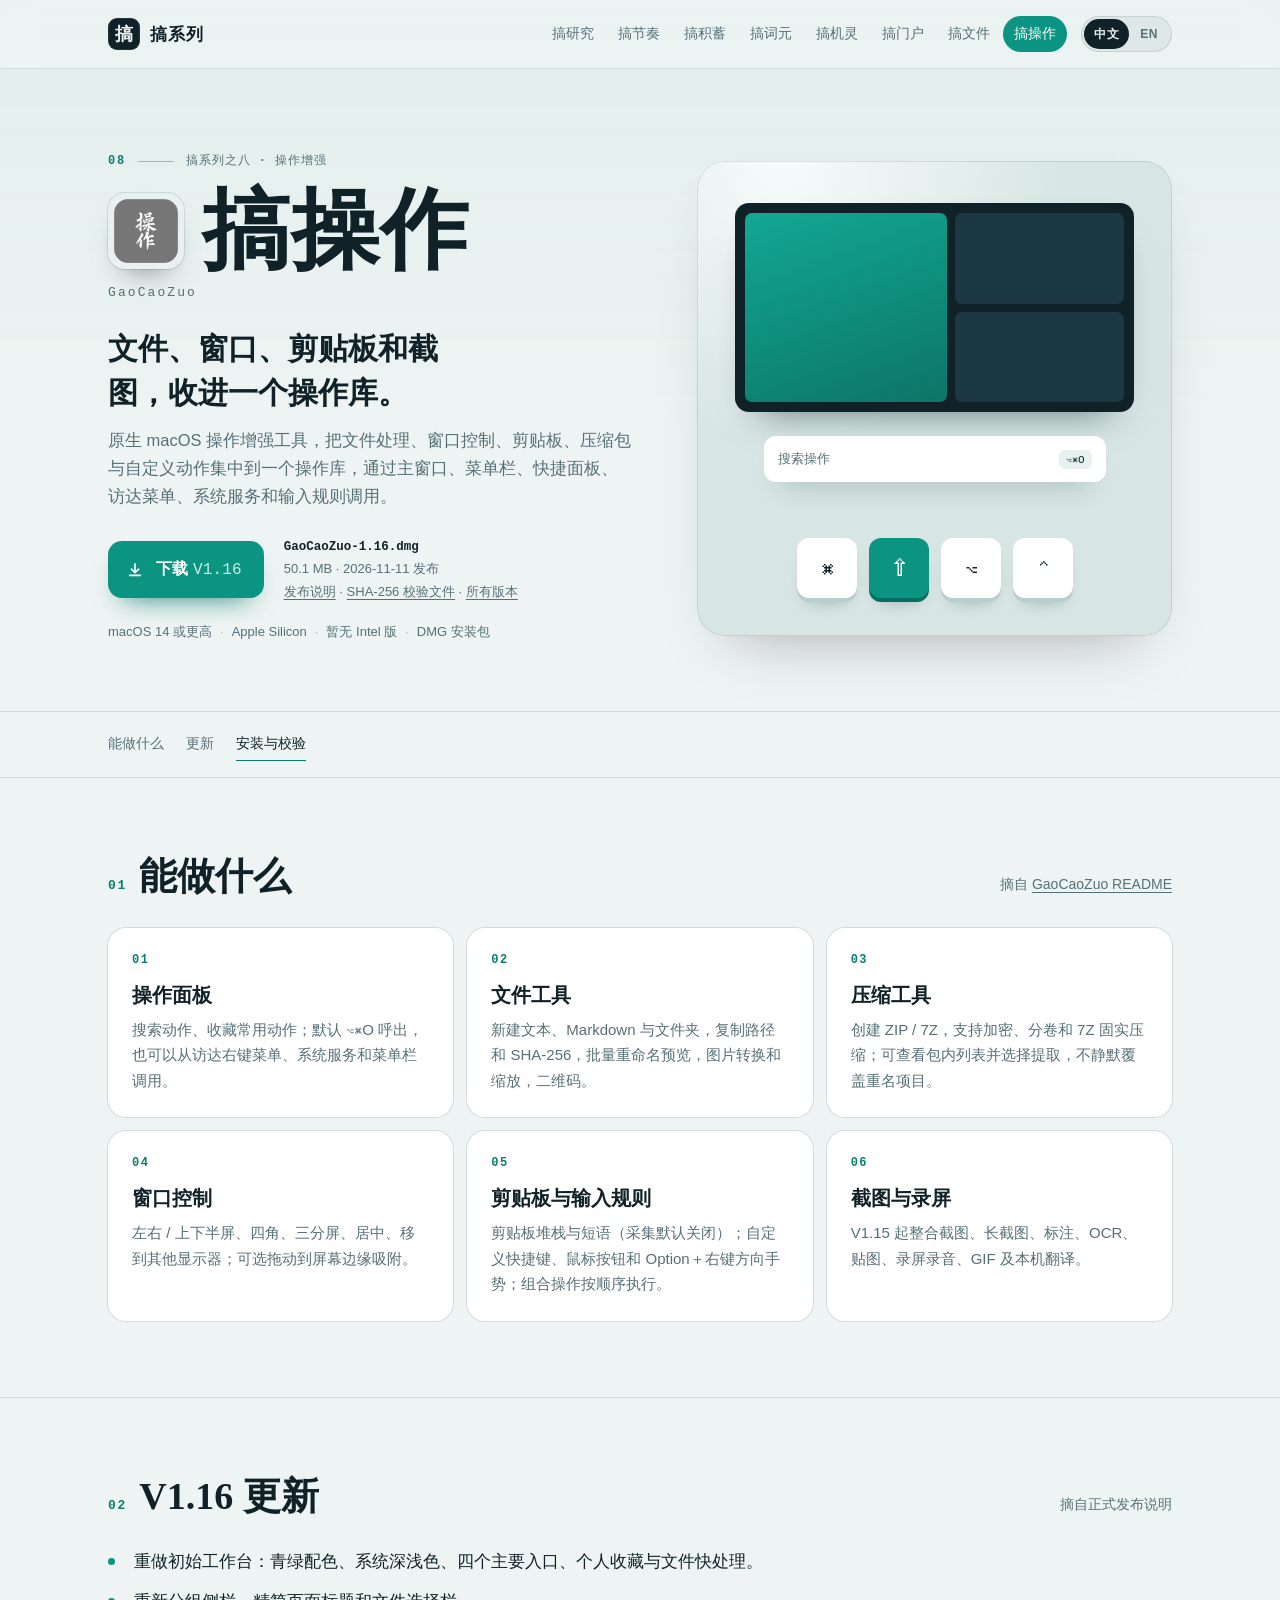
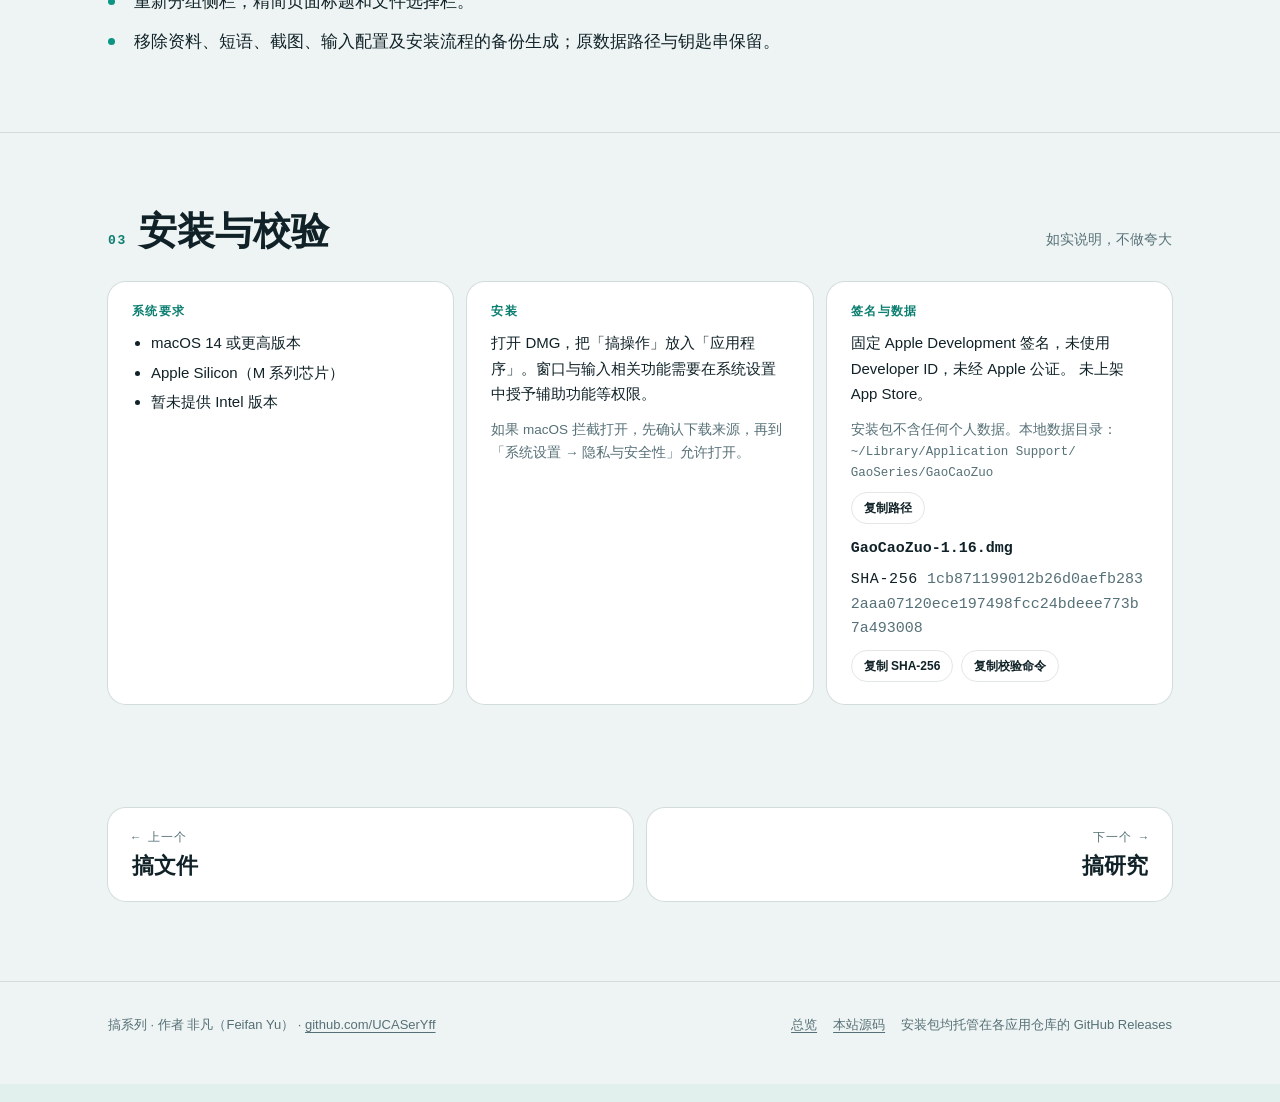
==== commit e291ae67: "让介绍站更精致，并支持中英切换 页面只显示发行版本。构建号仍写在 data/latest.json，供更新脚本使用，但不再出现在页面上。下载按钮仍指向各应用自己仓库的最新正式安装包。  Co-auth" ====
--- a/caozuo/index.html
+++ b/caozuo/index.html
@@ -1,5 +1,5 @@
 <!doctype html>
-<html lang="zh-CN" data-root="../">
+<html lang="zh-CN" translate="no" data-root="../">
 <head>
 <meta charset="utf-8">
 <meta name="viewport" content="width=device-width, initial-scale=1, viewport-fit=cover">
@@ -13,58 +13,91 @@
 <link rel="canonical" href="https://ucaseryff.github.io/gao-apps/caozuo/">
 <link rel="icon" href="../assets/favicon.svg" type="image/svg+xml">
 <link rel="stylesheet" href="../assets/site.css">
+<script type="application/json" id="gao-meta">{"title":{"zh": "搞操作 · 文件、窗口、剪贴板和截图，收进一个操作库 | 搞系列", "en": "搞操作 · Files, windows, the clipboard, and screenshots, gathered into one action library | 搞系列"},"description":{"zh": "原生 macOS 操作增强工具，把文件处理、窗口控制、剪贴板、压缩包与自定义动作集中到一个操作库，通过主窗口、菜单栏、快捷面板、访达菜单、系统服务和输入规则调用。", "en": "A native macOS tool for extra actions. File handling, window controls, the clipboard, archives, and custom actions sit in one action library, and can be called from the main window, the menu bar, a quick palette, the Finder menu, system Services, and input rules."}}</script>
+<script type="application/json" id="gao-ui">{"skip": {"zh": "跳到正文", "en": "Skip to content"}, "apps_nav": {"zh": "八个应用", "en": "Eight apps"}, "lang_label": {"zh": "语言", "en": "Language"}, "overview": {"zh": "总览", "en": "Overview"}, "source": {"zh": "本站源码", "en": "Site source"}, "hosted": {"zh": "安装包均托管在各应用仓库的 GitHub Releases", "en": "Installers are hosted on each app’s GitHub Releases"}, "credit": {"zh": "搞系列 · 作者 非凡（Feifan Yu）", "en": "搞系列 · Author 非凡 (Feifan Yu)"}, "not_found": {"zh": "页面不存在", "en": "Page not found"}, "not_found_title": {"zh": "页面不存在 | 搞系列", "en": "Page not found | 搞系列"}, "not_found_desc": {"zh": "页面不存在", "en": "Page not found"}, "back_home": {"zh": "回到搞系列总览", "en": "Back to the 搞系列 overview"}, "home_title": {"zh": "搞系列 · 八个原生 macOS 应用", "en": "搞系列 · Eight native macOS apps"}, "home_desc": {"zh": "搞系列：搞研究、搞节奏、搞积蓄、搞词元、搞机灵、搞门户、搞文件、搞操作，八个原生 macOS 应用的介绍与下载。", "en": "搞系列: 搞研究, 搞节奏, 搞积蓄, 搞词元, 搞机灵, 搞门户, 搞文件, and 搞操作 — introductions and downloads for eight native macOS apps."}, "home_kicker": {"zh": "八个应用", "en": "Eight apps"}, "home_sub": {"zh": "研究、节奏、积蓄、词元、机灵、门户、文件、操作——八个各管一件事的原生 macOS 应用，数据都留在你自己的 Mac 上。", "en": "Research, rhythm, savings, tokens, alertness, portals, files, and actions — eight native macOS apps, each responsible for one thing, with data kept on your own Mac."}, "chip_os": {"zh": "macOS 14 或更高", "en": "macOS 14 or later"}, "chip_silicon": {"zh": "Apple Silicon", "en": "Apple Silicon"}, "chip_source": {"zh": "源码公开在 GitHub", "en": "Source is public on GitHub"}, "chip_data": {"zh": "安装包不含个人数据", "en": "Installers contain no personal data"}, "more": {"zh": "了解 →", "en": "Details →"}, "unavailable": {"zh": "暂不可下载", "en": "Not available"}, "no_pkg": {"zh": "暂无正式安装包", "en": "No stable installer yet"}, "see_releases": {"zh": "查看发布页", "en": "View releases"}, "download": {"zh": "下载", "en": "Download"}, "release_notes": {"zh": "发布说明", "en": "Release notes"}, "sha_file": {"zh": "SHA-256 校验文件", "en": "SHA-256 file"}, "all_versions": {"zh": "所有版本", "en": "All versions"}, "meta_line": {"zh": "{size} · {date} 发布", "en": "{size} · Released {date}"}, "no_intel_short": {"zh": "暂无 Intel 版", "en": "No Intel version"}, "zip_pkg": {"zh": "ZIP 安装包", "en": "ZIP installer"}, "dmg_pkg": {"zh": "DMG 安装包", "en": "DMG installer"}, "features": {"zh": "能做什么", "en": "What it does"}, "from_readme": {"zh": "摘自", "en": "From the"}, "whats_new": {"zh": "V{version} 更新", "en": "What's new in V{version}"}, "from_notes": {"zh": "摘自正式发布说明", "en": "From the stable release notes"}, "stale": {"zh": "最新版本已更新为 V{version}，更新内容请看 {link}。", "en": "The latest version is now V{version}. See the {link} for what changed."}, "install_h": {"zh": "安装与校验", "en": "Install and verify"}, "plain": {"zh": "如实说明，不做夸大", "en": "As stated, without embellishment"}, "requirements": {"zh": "系统要求", "en": "Requirements"}, "req_os": {"zh": "macOS 14 或更高版本", "en": "macOS 14 or later"}, "req_chip": {"zh": "Apple Silicon（M 系列芯片）", "en": "Apple Silicon (M-series)"}, "req_intel": {"zh": "暂未提供 Intel 版本", "en": "No Intel version is offered"}, "install": {"zh": "安装", "en": "Install"}, "gate": {"zh": "如果 macOS 拦截打开，先确认下载来源，再到「系统设置 → 隐私与安全性」允许打开。", "en": "If macOS blocks the app, confirm the download source, then allow it in System Settings → Privacy & Security."}, "sign_data": {"zh": "签名与数据", "en": "Signing and data"}, "not_store": {"zh": "未上架 App Store。", "en": "Not listed on the App Store."}, "no_personal": {"zh": "安装包不含任何个人数据。本地数据目录：", "en": "The installer contains no personal data. Local data directory:"}, "prev": {"zh": "← 上一个", "en": "← Previous"}, "next": {"zh": "下一个 →", "en": "Next →"}, "other_apps": {"zh": "其他应用", "en": "Other apps"}, "on_page": {"zh": "本页", "en": "On this page"}, "nav_changes": {"zh": "更新", "en": "Changes"}, "dl_notes": {"zh": "下载说明", "en": "About downloads"}, "each_ships": {"zh": "每个应用独立发版", "en": "Each app ships on its own"}, "always": {"zh": "始终最新", "en": "Always current"}, "always_p": {"zh": "下载按钮指向各应用仓库最新正式 Release 中的安装包。本站每小时自动核对一次，页面打开时也会再向 GitHub 查询。", "en": "Each download button points to the installer in that app’s own latest stable Release. This site checks once an hour, and asks GitHub again when the page opens."}, "signing_h": {"zh": "签名情况", "en": "Signing"}, "signing_p": {"zh": "安装包使用 Apple Development 签名（搞文件见其页面说明），均未经 Apple 公证，也未上架 App Store。首次打开可能需要在「隐私与安全性」中允许。", "en": "Installers are signed with Apple Development (搞文件 explains its own wording on its page). None are notarized by Apple or listed on the App Store. The first open may need to be allowed under Privacy & Security."}, "checksums": {"zh": "校验", "en": "Checksums"}, "checksums_p": {"zh": "每个安装包旁都附有同名 \u003ccode>.sha256\u003c/code> 文件，下载后可用 \u003ccode>shasum -a 256 -c\u003c/code> 核验。", "en": "Each installer is accompanied by a \u003ccode>.sha256\u003c/code> file of the same name. After downloading, verify with \u003ccode>shasum -a 256 -c\u003c/code>."}, "copy_sha": {"zh": "复制 SHA-256", "en": "Copy SHA-256"}, "copy_path": {"zh": "复制路径", "en": "Copy path"}, "copy_cmd": {"zh": "复制校验命令", "en": "Copy verify command"}, "copied": {"zh": "已复制", "en": "Copied"}, "copy_fail": {"zh": "未能复制", "en": "Couldn’t copy"}, "series_line": {"zh": "搞系列之{ordinal} · {role}", "en": "No. {n} in 搞系列 · {role}"}}</script>
+<script>
+(function(){
+  var l="zh";
+  try{
+    var q=(new URLSearchParams(location.search).get("lang")||"").toLowerCase();
+    var s=localStorage.getItem("gao-lang");
+    if(q==="en"||q==="zh"){l=q;localStorage.setItem("gao-lang",q);}
+    else if(s==="en")l="en";
+  }catch(err){}
+  document.documentElement.lang=l==="en"?"en":"zh-CN";
+  try{
+    var m=JSON.parse(document.getElementById("gao-meta").textContent);
+    if(l==="en"){
+      document.title=m.title.en;
+      var d=document.querySelector('meta[name="description"]');
+      if(d)d.setAttribute("content",m.description.en);
+      var t=document.querySelector('meta[property="og:title"]');
+      if(t)t.setAttribute("content",m.title.en);
+      var g=document.querySelector('meta[property="og:description"]');
+      if(g)g.setAttribute("content",m.description.en);
+    }
+  }catch(err){}
+})();
+</script>
+<style>html:not([lang="en"]) .t-en{display:none!important}html[lang="en"] .t-zh{display:none!important}</style>
 </head>
 <body class="app theme-caozuo">
+<a class="skip" href="#content"><span class="t-zh" lang="zh-CN">跳到正文</span><span class="t-en" lang="en">Skip to content</span></a>
 <header class="nav"><div class="wrap">
 <a class="brand" href="../"><span class="brand-mark">搞</span><span class="brand-text">搞系列</span></a>
-<nav class="nav-apps" aria-label="八个应用"><a href="../yanjiu/">搞研究</a><a href="../jiezou/">搞节奏</a><a href="../jixu/">搞积蓄</a><a href="../ciyuan/">搞词元</a><a href="../jiling/">搞机灵</a><a href="../menhu/">搞门户</a><a href="../wenjian/">搞文件</a><a href="../caozuo/" aria-current="page">搞操作</a></nav>
+<nav class="nav-apps" aria-label="八个应用" data-aria-zh="八个应用" data-aria-en="Eight apps"><a href="../yanjiu/">搞研究</a><a href="../jiezou/">搞节奏</a><a href="../jixu/">搞积蓄</a><a href="../ciyuan/">搞词元</a><a href="../jiling/">搞机灵</a><a href="../menhu/">搞门户</a><a href="../wenjian/">搞文件</a><a href="../caozuo/" aria-current="page">搞操作</a></nav>
+<div class="lang" role="radiogroup" aria-label="语言" data-aria-zh="语言" data-aria-en="Language">
+<button type="button" role="radio" data-set-lang="zh" aria-checked="true" tabindex="0">中文</button>
+<button type="button" role="radio" data-set-lang="en" aria-checked="false" tabindex="-1">EN</button>
+</div>
 </div></header>
-<main>
+<main id="content">
 <section class="hero"><div class="wrap">
   <div class="hero-text">
-    <p class="eyebrow"><span class="idx">08</span><span class="bar"></span>搞系列之八 · 操作增强</p>
+    <p class="eyebrow"><span class="idx">08</span><span class="bar"></span><span class="t-zh" lang="zh-CN">搞系列之八 · 操作增强</span><span class="t-en" lang="en">No. 8 in 搞系列 · Extra actions</span></p>
     <h1 class="title"><img class="icon" src="../assets/icons/caozuo.png" alt="" width="76" height="76">搞操作</h1>
     <span class="title-en">GaoCaoZuo</span>
-    <p class="tagline">文件、窗口、剪贴板和截图，收进一个操作库。</p>
-    <p class="lede">原生 macOS 操作增强工具，把文件处理、窗口控制、剪贴板、压缩包与自定义动作集中到一个操作库，通过主窗口、菜单栏、快捷面板、访达菜单、系统服务和输入规则调用。</p>
+    <p class="tagline"><span class="t-zh" lang="zh-CN">文件、窗口、剪贴板和截图，收进一个操作库。</span><span class="t-en" lang="en">Files, windows, the clipboard, and screenshots, gathered into one action library.</span></p>
+    <p class="lede"><span class="t-zh" lang="zh-CN">原生 macOS 操作增强工具，把文件处理、窗口控制、剪贴板、压缩包与自定义动作集中到一个操作库，通过主窗口、菜单栏、快捷面板、访达菜单、系统服务和输入规则调用。</span><span class="t-en" lang="en">A native macOS tool for extra actions. File handling, window controls, the clipboard, archives, and custom actions sit in one action library, and can be called from the main window, the menu bar, a quick palette, the Finder menu, system Services, and input rules.</span></p>
     <div class="dl" data-app="caozuo" data-repo="GaoCaoZuo" data-dl="caozuo">
-      <div class="dl dl-slot"><a class="dl-btn" href="https://github.com/UCASerYff/GaoCaoZuo/releases/download/v1.16/GaoCaoZuo-1.16.dmg" download><svg viewBox="0 0 20 20" fill="none" aria-hidden="true"><path d="M10 3v10m0 0l-4-4m4 4l4-4M4 16h12" stroke="currentColor" stroke-width="1.8" stroke-linecap="round" stroke-linejoin="round"/></svg><span>下载 <span class="v">V1.16</span></span></a><span class="dl-meta"><b>GaoCaoZuo-1.16.dmg</b><span>50.1 MB · 2026-11-11 发布 · build 17</span><span><a href="https://github.com/UCASerYff/GaoCaoZuo/releases/tag/v1.16">发布说明</a> · <a href="https://github.com/UCASerYff/GaoCaoZuo/releases/download/v1.16/GaoCaoZuo-1.16.dmg.sha256">SHA-256 校验文件</a> · <a href="https://github.com/UCASerYff/GaoCaoZuo/releases">所有版本</a></span></span></div>
-      <p class="dl-req"><span>macOS 14 或更高</span><span>Apple Silicon</span><span>暂无 Intel 版</span><span>DMG 安装包</span></p>
+      <div class="dl dl-slot"><a class="dl-btn" href="https://github.com/UCASerYff/GaoCaoZuo/releases/download/v1.16/GaoCaoZuo-1.16.dmg" download><svg viewBox="0 0 20 20" fill="none" aria-hidden="true"><path d="M10 3v10m0 0l-4-4m4 4l4-4M4 16h12" stroke="currentColor" stroke-width="1.8" stroke-linecap="round" stroke-linejoin="round"/></svg><span><span class="t-zh" lang="zh-CN">下载</span><span class="t-en" lang="en">Download</span> <span class="v">V1.16</span></span></a><span class="dl-meta"><b>GaoCaoZuo-1.16.dmg</b><span><span class="t-zh" lang="zh-CN">50.1 MB · 2026-11-11 发布</span><span class="t-en" lang="en">50.1 MB · Released 2026-11-11</span></span><span><a href="https://github.com/UCASerYff/GaoCaoZuo/releases/tag/v1.16"><span class="t-zh" lang="zh-CN">发布说明</span><span class="t-en" lang="en">Release notes</span></a> · <a href="https://github.com/UCASerYff/GaoCaoZuo/releases/download/v1.16/GaoCaoZuo-1.16.dmg.sha256"><span class="t-zh" lang="zh-CN">SHA-256 校验文件</span><span class="t-en" lang="en">SHA-256 file</span></a> · <a href="https://github.com/UCASerYff/GaoCaoZuo/releases"><span class="t-zh" lang="zh-CN">所有版本</span><span class="t-en" lang="en">All versions</span></a></span></span></div>
+      <p class="dl-req"><span><span class="t-zh" lang="zh-CN">macOS 14 或更高</span><span class="t-en" lang="en">macOS 14 or later</span></span><span>Apple Silicon</span><span><span class="t-zh" lang="zh-CN">暂无 Intel 版</span><span class="t-en" lang="en">No Intel version</span></span><span><span class="t-zh" lang="zh-CN">DMG 安装包</span><span class="t-en" lang="en">DMG installer</span></span></p>
     </div>
   </div>
-  <div class="stage s-caozuo" aria-hidden="true"><div class="screen"><span></span><span></span><span></span></div><div class="palette">搜索操作<kbd>⌥⌘O</kbd></div><div class="keys"><span>⌘</span><span>⇧</span><span>⌥</span><span>⌃</span></div></div>
+  <div class="stage s-caozuo" aria-hidden="true"><div class="screen"><span></span><span></span><span></span></div><div class="palette"><span class="t-zh" lang="zh-CN">搜索操作</span><span class="t-en" lang="en">Search actions</span><kbd>⌥⌘O</kbd></div><div class="keys"><span>⌘</span><span>⇧</span><span>⌥</span><span>⌃</span></div></div>
 </div></section>
-
-<section class="section"><div class="wrap">
-  <div class="sec-head"><h2>能做什么</h2><p>摘自 <a href="https://github.com/UCASerYff/GaoCaoZuo#readme">GaoCaoZuo README</a></p></div>
-  <ul class="features n6"><li><h3>操作面板</h3><p>搜索动作、收藏常用动作；默认 ⌥⌘O 呼出，也可以从访达右键菜单、系统服务和菜单栏调用。</p></li><li><h3>文件工具</h3><p>新建文本、Markdown 与文件夹，复制路径和 SHA-256，批量重命名预览，图片转换和缩放，二维码。</p></li><li><h3>压缩工具</h3><p>创建 ZIP / 7Z，支持加密、分卷和 7Z 固实压缩；可查看包内列表并选择提取，不静默覆盖重名项目。</p></li><li><h3>窗口控制</h3><p>左右 / 上下半屏、四角、三分屏、居中、移到其他显示器；可选拖动到屏幕边缘吸附。</p></li><li><h3>剪贴板与输入规则</h3><p>剪贴板堆栈与短语（采集默认关闭）；自定义快捷键、鼠标按钮和 Option＋右键方向手势；组合操作按顺序执行。</p></li><li><h3>截图与录屏</h3><p>V1.15 起整合截图、长截图、标注、OCR、贴图、录屏录音、GIF 及本机翻译。</p></li></ul>
+<nav class="onpage" aria-label="本页" data-aria-zh="本页" data-aria-en="On this page"><div class="wrap">
+  <a href="#features"><span class="t-zh" lang="zh-CN">能做什么</span><span class="t-en" lang="en">What it does</span></a>
+  <a href="#notes"><span class="t-zh" lang="zh-CN">更新</span><span class="t-en" lang="en">Changes</span></a>
+  <a href="#install"><span class="t-zh" lang="zh-CN">安装与校验</span><span class="t-en" lang="en">Install and verify</span></a>
+</div></nav>
+<section class="section" id="features"><div class="wrap">
+  <div class="sec-head"><h2><span class="sec-idx">01</span><span class="t-zh" lang="zh-CN">能做什么</span><span class="t-en" lang="en">What it does</span></h2><p><span class="t-zh" lang="zh-CN">摘自</span><span class="t-en" lang="en">From the</span> <a href="https://github.com/UCASerYff/GaoCaoZuo#readme">GaoCaoZuo README</a></p></div>
+  <ul class="features n6"><li><h3><span class="t-zh" lang="zh-CN">操作面板</span><span class="t-en" lang="en">Action palette</span></h3><p><span class="t-zh" lang="zh-CN">搜索动作、收藏常用动作；默认 ⌥⌘O 呼出，也可以从访达右键菜单、系统服务和菜单栏调用。</span><span class="t-en" lang="en">Search actions and favorite the ones you use. The default shortcut is ⌥⌘O. It can also be called from the Finder context menu, system Services, and the menu bar.</span></p></li><li><h3><span class="t-zh" lang="zh-CN">文件工具</span><span class="t-en" lang="en">File tools</span></h3><p><span class="t-zh" lang="zh-CN">新建文本、Markdown 与文件夹，复制路径和 SHA-256，批量重命名预览，图片转换和缩放，二维码。</span><span class="t-en" lang="en">New text files, Markdown, and folders; copy a path and a SHA-256; preview a batch rename; convert and scale images; QR codes.</span></p></li><li><h3><span class="t-zh" lang="zh-CN">压缩工具</span><span class="t-en" lang="en">Archive tools</span></h3><p><span class="t-zh" lang="zh-CN">创建 ZIP / 7Z，支持加密、分卷和 7Z 固实压缩；可查看包内列表并选择提取，不静默覆盖重名项目。</span><span class="t-en" lang="en">Create ZIP and 7Z, with encryption, splitting, and 7Z solid compression. You can view the list inside an archive and choose what to extract. Items with the same name are not overwritten silently.</span></p></li><li><h3><span class="t-zh" lang="zh-CN">窗口控制</span><span class="t-en" lang="en">Window controls</span></h3><p><span class="t-zh" lang="zh-CN">左右 / 上下半屏、四角、三分屏、居中、移到其他显示器；可选拖动到屏幕边缘吸附。</span><span class="t-en" lang="en">Left and right halves, top and bottom halves, four corners, thirds, center, and move to another display. Optional snapping when a window is dragged to a screen edge.</span></p></li><li><h3><span class="t-zh" lang="zh-CN">剪贴板与输入规则</span><span class="t-en" lang="en">Clipboard and input rules</span></h3><p><span class="t-zh" lang="zh-CN">剪贴板堆栈与短语（采集默认关闭）；自定义快捷键、鼠标按钮和 Option＋右键方向手势；组合操作按顺序执行。</span><span class="t-en" lang="en">A clipboard stack and phrases (capture is off by default). Custom shortcuts, mouse buttons, and Option + right-click direction gestures. Combined actions run in order.</span></p></li><li><h3><span class="t-zh" lang="zh-CN">截图与录屏</span><span class="t-en" lang="en">Screenshots and recording</span></h3><p><span class="t-zh" lang="zh-CN">V1.15 起整合截图、长截图、标注、OCR、贴图、录屏录音、GIF 及本机翻译。</span><span class="t-en" lang="en">From V1.15: screenshots, scrolling capture, annotation, OCR, pinned images, screen and audio recording, GIF, and translation on this Mac.</span></p></li></ul>
 </div></section>
-
-<section class="section"><div class="wrap" data-notes-for="caozuo" data-notes-version="1.16">
-  <div class="sec-head"><h2>V1.16 更新</h2><p>摘自正式发布说明</p></div>
-  <ul class="notes notes-fresh"><li>重做初始工作台：青绿配色、系统深浅色、四个主要入口、个人收藏与文件快处理。</li><li>重新分组侧栏，精简页面标题和文件选择栏。</li><li>移除资料、短语、截图、输入配置及安装流程的备份生成；原数据路径与钥匙串保留。</li></ul>
-  <p class="notes-stale" hidden>最新版本已更新为 V1.16，更新内容请看 <a href="https://github.com/UCASerYff/GaoCaoZuo/releases/tag/v1.16">发布说明</a>。</p>
+<section class="section" id="notes"><div class="wrap" data-notes-for="caozuo" data-notes-version="1.16">
+  <div class="sec-head"><h2><span class="sec-idx">02</span><span class="t-zh" lang="zh-CN">V1.16 更新</span><span class="t-en" lang="en">What&#x27;s new in V1.16</span></h2><p><span class="t-zh" lang="zh-CN">摘自正式发布说明</span><span class="t-en" lang="en">From the stable release notes</span></p></div>
+  <ul class="notes notes-fresh"><li><span class="t-zh" lang="zh-CN">重做初始工作台：青绿配色、系统深浅色、四个主要入口、个人收藏与文件快处理。</span><span class="t-en" lang="en">The opening workbench is redone: a teal palette, system light and dark appearance, four main entries, personal favorites, and quick file actions.</span></li><li><span class="t-zh" lang="zh-CN">重新分组侧栏，精简页面标题和文件选择栏。</span><span class="t-en" lang="en">The sidebar is regrouped, and page titles and the file-selection bar are simplified.</span></li><li><span class="t-zh" lang="zh-CN">移除资料、短语、截图、输入配置及安装流程的备份生成；原数据路径与钥匙串保留。</span><span class="t-en" lang="en">Backup generation for data, phrases, screenshots, input settings, and the install flow is removed. The original data path and Keychain items are kept.</span></li></ul>
+  <p class="notes-stale" hidden><span class="t-zh" lang="zh-CN">最新版本已更新为 V1.16，更新内容请看 <a href="https://github.com/UCASerYff/GaoCaoZuo/releases/tag/v1.16">发布说明</a>。</span><span class="t-en" lang="en">The latest version is now V1.16. See the <a href="https://github.com/UCASerYff/GaoCaoZuo/releases/tag/v1.16">Release notes</a> for what changed.</span></p>
 </div></section>
-
-<section class="section"><div class="wrap">
-  <div class="sec-head"><h2>安装与校验</h2><p>如实说明，不做夸大</p></div>
+<section class="section" id="install"><div class="wrap">
+  <div class="sec-head"><h2><span class="sec-idx">03</span><span class="t-zh" lang="zh-CN">安装与校验</span><span class="t-en" lang="en">Install and verify</span></h2><p><span class="t-zh" lang="zh-CN">如实说明，不做夸大</span><span class="t-en" lang="en">As stated, without embellishment</span></p></div>
   <div class="facts">
-    <div class="fact"><h3>系统要求</h3><ul><li>macOS 14 或更高版本</li><li>Apple Silicon（M 系列芯片）</li><li>暂未提供 Intel 版本</li></ul></div>
-    <div class="fact"><h3>安装</h3><p>打开 DMG，把「搞操作」放入「应用程序」。窗口与输入相关功能需要在系统设置中授予辅助功能等权限。</p><p class="muted">如果 macOS 拦截打开，先确认下载来源，再到「系统设置 → 隐私与安全性」允许打开。</p></div>
-    <div class="fact"><h3>签名与数据</h3><p>固定 Apple Development 签名，未使用 Developer ID，未经 Apple 公证。未上架 App Store。</p><p class="muted">安装包不含任何个人数据。本地数据目录：<code>~/Library/Application Support/GaoSeries/GaoCaoZuo</code></p><span class="sha" data-sha="caozuo">GaoCaoZuo-1.16.dmg
-SHA-256 1cb871199012b26d0aefb2832aaa07120ece197498fcc24bdeee773b7a493008</span></div>
+    <div class="fact"><h3><span class="t-zh" lang="zh-CN">系统要求</span><span class="t-en" lang="en">Requirements</span></h3><ul><li><span class="t-zh" lang="zh-CN">macOS 14 或更高版本</span><span class="t-en" lang="en">macOS 14 or later</span></li><li><span class="t-zh" lang="zh-CN">Apple Silicon（M 系列芯片）</span><span class="t-en" lang="en">Apple Silicon (M-series)</span></li><li><span class="t-zh" lang="zh-CN">暂未提供 Intel 版本</span><span class="t-en" lang="en">No Intel version is offered</span></li></ul></div>
+    <div class="fact"><h3><span class="t-zh" lang="zh-CN">安装</span><span class="t-en" lang="en">Install</span></h3><p><span class="t-zh" lang="zh-CN">打开 DMG，把「搞操作」放入「应用程序」。窗口与输入相关功能需要在系统设置中授予辅助功能等权限。</span><span class="t-en" lang="en">Open the DMG and put 搞操作 into Applications. Window and input features need Accessibility and related permissions in System Settings.</span></p><p class="muted"><span class="t-zh" lang="zh-CN">如果 macOS 拦截打开，先确认下载来源，再到「系统设置 → 隐私与安全性」允许打开。</span><span class="t-en" lang="en">If macOS blocks the app, confirm the download source, then allow it in System Settings → Privacy &amp; Security.</span></p></div>
+    <div class="fact"><h3><span class="t-zh" lang="zh-CN">签名与数据</span><span class="t-en" lang="en">Signing and data</span></h3><p><span class="t-zh" lang="zh-CN">固定 Apple Development 签名，未使用 Developer ID，未经 Apple 公证。</span><span class="t-en" lang="en">Signed with a fixed Apple Development identity. Developer ID is not used. Not notarized by Apple.</span> <span class="t-zh" lang="zh-CN">未上架 App Store。</span><span class="t-en" lang="en">Not listed on the App Store.</span></p><p class="muted"><span class="t-zh" lang="zh-CN">安装包不含任何个人数据。本地数据目录：</span><span class="t-en" lang="en">The installer contains no personal data. Local data directory:</span></p><p class="pathrow"><code>~/<wbr>Library/<wbr>Application Support/<wbr>GaoSeries/<wbr>GaoCaoZuo</code><button type="button" class="copy" data-copy="~/Library/Application Support/GaoSeries/GaoCaoZuo"><span class="copy-idle"><span class="t-zh" lang="zh-CN">复制路径</span><span class="t-en" lang="en">Copy path</span></span><span class="copy-done"><span class="t-zh" lang="zh-CN">已复制</span><span class="t-en" lang="en">Copied</span></span></button></p><div class="sha" data-sha="caozuo"><p class="sha-file">GaoCaoZuo-1.16.dmg</p><p class="sha-hex"><span class="sha-k">SHA-256</span> 1cb87119<wbr>9012b26d<wbr>0aefb283<wbr>2aaa0712<wbr>0ece1974<wbr>98fcc24b<wbr>deee773b<wbr>7a493008</p><div class="sha-actions"><button type="button" class="copy" data-copy="1cb871199012b26d0aefb2832aaa07120ece197498fcc24bdeee773b7a493008"><span class="copy-idle"><span class="t-zh" lang="zh-CN">复制 SHA-256</span><span class="t-en" lang="en">Copy SHA-256</span></span><span class="copy-done"><span class="t-zh" lang="zh-CN">已复制</span><span class="t-en" lang="en">Copied</span></span></button><button type="button" class="copy" data-copy="shasum -a 256 -c GaoCaoZuo-1.16.dmg.sha256"><span class="copy-idle"><span class="t-zh" lang="zh-CN">复制校验命令</span><span class="t-en" lang="en">Copy verify command</span></span><span class="copy-done"><span class="t-zh" lang="zh-CN">已复制</span><span class="t-en" lang="en">Copied</span></span></button></div></div></div>
   </div>
 </div></section>
-
-<div class="wrap"><nav class="pager" aria-label="其他应用">
-  <a href="../wenjian/"><small>← 上一个</small><b>搞文件</b></a>
-  <a class="next" href="../yanjiu/"><small>下一个 →</small><b>搞研究</b></a>
+<div class="wrap"><nav class="pager" aria-label="其他应用" data-aria-zh="其他应用" data-aria-en="Other apps">
+  <a href="../wenjian/"><small><span class="t-zh" lang="zh-CN">← 上一个</span><span class="t-en" lang="en">← Previous</span></small><b>搞文件</b></a>
+  <a class="next" href="../yanjiu/"><small><span class="t-zh" lang="zh-CN">下一个 →</span><span class="t-en" lang="en">Next →</span></small><b>搞研究</b></a>
 </nav></div>
 </main>
 <footer class="foot"><div class="wrap">
-<div>搞系列 · 作者 非凡（Feifan Yu） · <a href="https://github.com/UCASerYff">github.com/UCASerYff</a></div>
-<nav><a href="../">总览</a><a href="https://github.com/UCASerYff/gao-apps">本站源码</a><span>安装包均托管在各应用仓库的 GitHub Releases</span></nav>
+<div><span class="t-zh" lang="zh-CN">搞系列 · 作者 非凡（Feifan Yu）</span><span class="t-en" lang="en">搞系列 · Author 非凡 (Feifan Yu)</span> · <a href="https://github.com/UCASerYff">github.com/UCASerYff</a></div>
+<nav aria-label="总览" data-aria-zh="总览" data-aria-en="Overview"><a href="../"><span class="t-zh" lang="zh-CN">总览</span><span class="t-en" lang="en">Overview</span></a><a href="https://github.com/UCASerYff/gao-apps"><span class="t-zh" lang="zh-CN">本站源码</span><span class="t-en" lang="en">Site source</span></a><span><span class="t-zh" lang="zh-CN">安装包均托管在各应用仓库的 GitHub Releases</span><span class="t-en" lang="en">Installers are hosted on each app’s GitHub Releases</span></span></nav>
 </div></footer>
+<p class="sr" id="copy-status" aria-live="polite"></p>
 <script src="../assets/site.js" defer></script>
 </body>
 </html>
--- a/assets/site.css
+++ b/assets/site.css
@@ -1,299 +1,992 @@
-/* 搞系列 · 统一设计系统
-   统一：字体、导航、栅格、下载按钮、卡片、页脚
-   各异：每个应用的配色变量与首屏「舞台」图形 */
-:root{
-  --serif:"Songti SC","STSong","Noto Serif SC","Noto Serif CJK SC","Source Han Serif SC","Source Han Serif CN",serif;
-  --sans:-apple-system,BlinkMacSystemFont,"PingFang SC","Hiragino Sans GB","Microsoft YaHei","Noto Sans SC","Noto Sans CJK SC",sans-serif;
-  --mono:"SF Mono",ui-monospace,"JetBrains Mono",Menlo,Consolas,monospace;
-  --bg:#f6f4ef; --surface:#ffffff; --ink:#18181a; --muted:#6b6a66; --line:rgba(20,20,20,.1);
-  --accent:#18181a; --accent-ink:#fff; --accent2:#c8102e; --stage:#ece8df;
-  --radius:18px; --wrap:1160px;
-}
-*{box-sizing:border-box}
-html{-webkit-text-size-adjust:100%;scroll-behavior:smooth}
-body{margin:0;background:var(--bg);color:var(--ink);font:16px/1.7 var(--sans);-webkit-font-smoothing:antialiased;text-rendering:optimizeLegibility}
-a{color:inherit}
-img{max-width:100%;display:block}
-code,.mono{font-family:var(--mono);font-size:.92em}
-.wrap{max-width:var(--wrap);margin:0 auto;padding:0 24px}
-.sr{position:absolute;width:1px;height:1px;overflow:hidden;clip:rect(0 0 0 0)}
-
-/* ---------- 导航（统一） ---------- */
-.nav{position:sticky;top:0;z-index:20;backdrop-filter:saturate(1.4) blur(14px);-webkit-backdrop-filter:saturate(1.4) blur(14px);background:color-mix(in srgb,var(--bg) 82%,transparent);border-bottom:1px solid var(--line)}
-.nav .wrap{display:flex;align-items:center;gap:20px;height:60px}
-.brand{display:flex;align-items:center;gap:10px;text-decoration:none;font-weight:600;letter-spacing:.04em;flex:none}
-.brand-mark{display:grid;place-items:center;width:30px;height:30px;border-radius:8px;background:var(--ink);color:var(--bg);font:700 18px/1 var(--serif)}
-.nav-apps{display:flex;gap:2px;overflow-x:auto;scrollbar-width:none;margin-left:auto}
-.nav-apps::-webkit-scrollbar{display:none}
-.nav-apps a{flex:none;text-decoration:none;font-size:14px;padding:6px 11px;border-radius:999px;color:var(--muted);transition:background .2s,color .2s}
-.nav-apps a:hover{color:var(--ink);background:var(--line)}
-.nav-apps a[aria-current]{color:var(--accent-ink);background:var(--accent)}
-
-/* ---------- 首屏（统一骨架） ---------- */
-.hero{padding:72px 0 64px}
-.hero .wrap{display:grid;grid-template-columns:minmax(0,1.05fr) minmax(0,1fr);gap:56px;align-items:center}
-.eyebrow{display:flex;align-items:center;gap:10px;margin:0 0 18px;font:500 13px/1 var(--mono);letter-spacing:.08em;color:var(--muted);text-transform:uppercase}
-.eyebrow .idx{color:var(--accent2)}
-.eyebrow .bar{width:28px;height:1px;background:currentColor;opacity:.5}
-.title{display:flex;align-items:center;gap:18px;margin:0;font:700 clamp(48px,7vw,84px)/1.05 var(--serif);letter-spacing:.02em}
-.title .icon{width:clamp(56px,7vw,76px);height:clamp(56px,7vw,76px);border-radius:22%;box-shadow:0 10px 30px -12px rgba(0,0,0,.45),0 0 0 1px var(--line)}
-.title-en{display:block;margin-top:10px;font:500 14px/1 var(--mono);letter-spacing:.14em;color:var(--muted)}
-.tagline{margin:26px 0 10px;font:600 clamp(20px,2.4vw,26px)/1.45 var(--serif);color:var(--ink)}
-.lede{margin:0 0 30px;color:var(--muted);max-width:36em}
-
-/* ---------- 下载块（统一） ---------- */
-.dl{display:flex;flex-wrap:wrap;align-items:center;gap:14px 18px}
-.dl-btn{display:inline-flex;align-items:center;gap:12px;padding:15px 24px 15px 20px;border-radius:14px;background:var(--accent);color:var(--accent-ink);text-decoration:none;font-weight:600;font-size:16px;box-shadow:0 10px 24px -12px color-mix(in srgb,var(--accent) 80%,#000);transition:transform .15s,box-shadow .2s}
-.dl-btn:hover{transform:translateY(-1px);box-shadow:0 14px 30px -12px color-mix(in srgb,var(--accent) 80%,#000)}
-.dl-btn svg{width:20px;height:20px;flex:none}
-.dl-btn .v{font-family:var(--mono);font-weight:500;opacity:.85}
-.dl-btn.is-off{background:transparent;color:var(--muted);border:1px dashed var(--muted);box-shadow:none;cursor:not-allowed}
-.dl-meta{display:flex;flex-direction:column;gap:2px;font-size:13px;color:var(--muted);line-height:1.5}
-.dl-meta b{font:500 13px var(--mono);color:var(--ink)}
-.dl-meta a{color:var(--muted);text-underline-offset:3px}
-.dl-meta a:hover{color:var(--ink)}
-.dl-req{flex-basis:100%;margin:2px 0 0;font-size:13px;color:var(--muted)}
-.dl-req span+span::before{content:"·";margin:0 8px;opacity:.6}
-
-/* ---------- 舞台（各页不同） ---------- */
-.stage{position:relative;aspect-ratio:1/1;max-height:520px;width:100%;border-radius:28px;background:var(--stage);overflow:hidden;isolation:isolate;box-shadow:inset 0 0 0 1px var(--line)}
-
-/* ---------- 正文分区（统一） ---------- */
-.section{padding:64px 0;border-top:1px solid var(--line)}
-.sec-head{display:flex;align-items:baseline;justify-content:space-between;gap:20px;margin-bottom:28px}
-.sec-head h2{margin:0;font:700 clamp(26px,3vw,34px)/1.2 var(--serif)}
-.sec-head p{margin:0;color:var(--muted);font-size:14px}
-.features{display:grid;grid-template-columns:repeat(3,minmax(0,1fr));gap:16px;padding:0;margin:0;list-style:none;counter-reset:f}
-.features li{position:relative;padding:26px 24px 24px;border-radius:var(--radius);background:var(--surface);box-shadow:0 0 0 1px var(--line);counter-increment:f}
-.features li::before{content:counter(f,decimal-leading-zero);display:block;margin-bottom:14px;font:500 12px/1 var(--mono);color:var(--accent2);letter-spacing:.1em}
-.features h3{margin:0 0 8px;font:700 19px/1.35 var(--serif)}
-.features p{margin:0;color:var(--muted);font-size:15px}
-.features.n4{grid-template-columns:repeat(2,minmax(0,1fr))}
-.features.n5{grid-template-columns:repeat(6,minmax(0,1fr))}
-.features.n5 li{grid-column:span 2}.features.n5 li:nth-child(n+4){grid-column:span 3}
-.notes{margin:0;padding:0;list-style:none;display:grid;gap:10px;max-width:780px}
-.notes li{display:grid;grid-template-columns:22px 1fr;gap:10px;color:var(--ink)}
-.notes li::before{content:"";width:8px;height:8px;margin-top:10px;border-radius:50%;background:var(--accent)}
-.notes-stale{color:var(--muted)}
-.facts{display:grid;grid-template-columns:repeat(3,minmax(0,1fr));gap:16px}
-.fact{padding:24px;border-radius:var(--radius);background:var(--surface);box-shadow:0 0 0 1px var(--line)}
-.fact h3{margin:0 0 10px;font:600 13px/1 var(--mono);letter-spacing:.1em;color:var(--accent2);text-transform:uppercase}
-.fact p,.fact li{margin:0;font-size:15px;color:var(--ink)}
-.fact ul{margin:0;padding-left:1.1em}
-.fact .muted{color:var(--muted);font-size:13px;margin-top:10px}
-.fact code{word-break:break-all;font-size:12.5px;color:var(--muted)}
-.sha{display:block;white-space:pre-line;margin-top:6px;font:12px/1.5 var(--mono);color:var(--muted);word-break:break-all}
-
-.pager{display:grid;grid-template-columns:1fr 1fr;gap:16px;padding:40px 0 72px}
-.pager a{display:flex;flex-direction:column;gap:4px;padding:22px 24px;border-radius:var(--radius);text-decoration:none;box-shadow:0 0 0 1px var(--line);background:var(--surface);transition:box-shadow .2s}
-.pager a:hover{box-shadow:0 0 0 2px var(--accent)}
-.pager small{font:12px var(--mono);color:var(--muted);letter-spacing:.08em}
-.pager b{font:700 20px var(--serif)}
-.pager .next{text-align:right}
-
-/* ---------- 页脚（统一） ---------- */
-.foot{border-top:1px solid var(--line);padding:36px 0 48px;font-size:13px;color:var(--muted)}
-.foot .wrap{display:flex;flex-wrap:wrap;gap:12px 28px;justify-content:space-between}
-.foot a{color:var(--muted);text-underline-offset:3px}
-.foot nav{display:flex;flex-wrap:wrap;gap:6px 16px}
+/* 搞系列
+   统一：字体、导航、栅格、下载、页脚、语言开关
+   各异：每个应用自己的颜色和首屏舞台 */
+
+:root {
+  --serif: "Iowan Old Style", Palatino, "Palatino Linotype", "Songti SC", "STSong", "Noto Serif CJK SC", "Noto Serif SC", "Source Han Serif SC", "Source Han Serif CN", "WenQuanYi Micro Hei", serif;
+  --sans: -apple-system, BlinkMacSystemFont, "PingFang SC", "Hiragino Sans GB", "Noto Sans CJK SC", "Noto Sans SC", "Segoe UI", "WenQuanYi Micro Hei", sans-serif;
+  --mono: "SF Mono", ui-monospace, "JetBrains Mono", "Source Code Pro", Menlo, Consolas, monospace;
+  --bg: #f4f1ea;
+  --surface: #fffcf8;
+  --ink: #1a1916;
+  --muted: #5f5c56;
+  --line: rgba(26, 25, 22, .12);
+  --accent: #1a1916;
+  --accent-ink: #f7f4ee;
+  --accent2: #9c2b24;
+  --stage: #ebe6dc;
+  --radius: 18px;
+  --wrap: 1120px;
+  --shadow: 0 1px 2px rgba(26, 25, 22, .04), 0 18px 40px -28px rgba(26, 25, 22, .45);
+}
+
+* { box-sizing: border-box; }
+html { -webkit-text-size-adjust: 100%; }
+body {
+  margin: 0;
+  background-color: var(--bg);
+  background-image: linear-gradient(180deg, color-mix(in srgb, var(--accent) 6%, transparent), transparent 440px);
+  color: var(--ink);
+  font: 16.5px/1.7 var(--sans);
+  -webkit-font-smoothing: antialiased;
+  text-rendering: optimizeLegibility;
+}
+a { color: inherit; }
+img { max-width: 100%; display: block; }
+button { font-family: inherit; }
+code, .mono { font-family: var(--mono); font-size: .92em; }
+::selection { background: color-mix(in srgb, var(--accent2) 28%, transparent); }
+.wrap { max-width: var(--wrap); margin: 0 auto; padding: 0 28px; }
+.sr { position: absolute; width: 1px; height: 1px; overflow: hidden; clip: rect(0 0 0 0); }
+:focus { outline: none; }
+:focus-visible {
+  outline: 2px solid var(--accent2);
+  outline-offset: 3px;
+}
+
+html:not([lang="en"]) .t-en { display: none !important; }
+html[lang="en"] .t-zh { display: none !important; }
+
+.skip {
+  position: absolute;
+  left: 16px;
+  top: 0;
+  transform: translateY(-120%);
+  z-index: 40;
+  padding: 10px 14px;
+  border-radius: 0 0 12px 12px;
+  background: var(--ink);
+  color: var(--bg);
+  text-decoration: none;
+  font-size: 14px;
+}
+.skip:focus { transform: none; }
+
+/* ---------- 导航 ---------- */
+.nav {
+  position: sticky;
+  top: 0;
+  z-index: 20;
+  backdrop-filter: saturate(1.3) blur(16px);
+  -webkit-backdrop-filter: saturate(1.3) blur(16px);
+  background: color-mix(in srgb, var(--bg) 84%, transparent);
+  border-bottom: 1px solid var(--line);
+}
+.nav .wrap {
+  display: flex;
+  align-items: center;
+  gap: 14px;
+  min-height: 68px;
+}
+.brand {
+  display: flex;
+  align-items: center;
+  gap: 10px;
+  flex: none;
+  text-decoration: none;
+  font-weight: 650;
+  letter-spacing: .06em;
+}
+.brand-mark {
+  display: grid;
+  place-items: center;
+  width: 32px;
+  height: 32px;
+  border-radius: 9px;
+  background: var(--ink);
+  color: var(--bg);
+  font: 700 18px/1 var(--serif);
+  box-shadow: inset 0 0 0 1px rgba(255, 255, 255, .08);
+}
+.nav-apps {
+  display: flex;
+  gap: 2px;
+  min-width: 0;
+  margin-left: auto;
+  overflow-x: auto;
+  overscroll-behavior-x: contain;
+  scrollbar-width: none;
+}
+.nav-apps::-webkit-scrollbar { display: none; }
+.nav-apps a {
+  flex: none;
+  text-decoration: none;
+  font-size: 14px;
+  padding: 6px 11px;
+  border-radius: 999px;
+  color: var(--muted);
+}
+.nav-apps a:hover { color: var(--ink); background: color-mix(in srgb, var(--ink) 6%, transparent); }
+.nav-apps a[aria-current] { color: var(--accent-ink); background: var(--accent); }
+
+.lang {
+  display: flex;
+  flex: none;
+  padding: 3px;
+  border-radius: 999px;
+  background: color-mix(in srgb, var(--ink) 6%, transparent);
+  box-shadow: inset 0 0 0 1px var(--line);
+}
+.lang button {
+  border: 0;
+  background: transparent;
+  color: var(--muted);
+  min-width: 40px;
+  min-height: 30px;
+  padding: 6px 10px;
+  border-radius: 999px;
+  font: 650 12px/1 var(--sans);
+  letter-spacing: .04em;
+  cursor: pointer;
+}
+html:not([lang="en"]) .lang button[data-set-lang="zh"],
+html[lang="en"] .lang button[data-set-lang="en"] {
+  background: var(--ink);
+  color: var(--bg);
+}
+
+/* ---------- 首屏 ---------- */
+.hero { padding: 84px 0 68px; }
+.hero .wrap {
+  display: grid;
+  grid-template-columns: minmax(0, 1.05fr) minmax(280px, .95fr);
+  gap: 64px;
+  align-items: center;
+}
+.eyebrow {
+  display: flex;
+  flex-wrap: wrap;
+  align-items: center;
+  gap: 8px 12px;
+  margin: 0 0 18px;
+  font: 550 12px/1.4 var(--mono);
+  letter-spacing: .08em;
+  color: var(--muted);
+}
+.eyebrow .idx { color: var(--accent2); letter-spacing: .14em; }
+.eyebrow .bar { width: 36px; height: 1px; background: currentColor; opacity: .45; }
+.title {
+  display: flex;
+  align-items: center;
+  gap: 18px;
+  margin: 0;
+  font: 700 clamp(52px, 7vw, 88px)/.98 var(--serif);
+  letter-spacing: .01em;
+  text-wrap: balance;
+}
+.title .icon {
+  width: clamp(58px, 7vw, 76px);
+  height: clamp(58px, 7vw, 76px);
+  border-radius: 22%;
+  box-shadow: 0 16px 30px -18px rgba(0, 0, 0, .55), 0 0 0 1px var(--line);
+}
+.title-en {
+  display: block;
+  margin-top: 12px;
+  font: 500 13px/1 var(--mono);
+  letter-spacing: .16em;
+  color: var(--muted);
+}
+.tagline {
+  margin: 28px 0 12px;
+  max-width: 18em;
+  font: 600 clamp(22px, 2.5vw, 30px)/1.45 var(--serif);
+  text-wrap: balance;
+}
+.lede { margin: 0 0 28px; max-width: 38em; color: var(--muted); }
+
+/* ---------- 下载 ---------- */
+.dl { display: flex; flex-wrap: wrap; align-items: center; gap: 16px 20px; }
+.dl-btn {
+  display: inline-flex;
+  align-items: center;
+  gap: 12px;
+  min-height: 52px;
+  padding: 14px 22px 14px 18px;
+  border-radius: 14px;
+  background: var(--accent);
+  color: var(--accent-ink);
+  text-decoration: none;
+  font-weight: 650;
+  font-size: 16px;
+  letter-spacing: .01em;
+  box-shadow: 0 14px 28px -16px color-mix(in srgb, var(--accent) 80%, #000);
+}
+.dl-btn svg { width: 18px; height: 18px; flex: none; }
+.dl-btn .v { font-family: var(--mono); font-weight: 500; font-variant-numeric: tabular-nums; opacity: .8; }
+.dl-btn.is-off {
+  background: transparent;
+  color: var(--muted);
+  border: 1px dashed var(--line);
+  box-shadow: none;
+  cursor: not-allowed;
+}
+.dl-meta { display: flex; flex-direction: column; gap: 3px; min-width: 0; font-size: 13px; line-height: 1.5; color: var(--muted); }
+.dl-meta b { font: 550 12.5px/1.45 var(--mono); color: var(--ink); word-break: break-all; }
+.dl-meta a { color: var(--muted); text-underline-offset: 3px; }
+.dl-meta a:hover { color: var(--ink); }
+.dl-req { flex-basis: 100%; margin: 4px 0 0; font-size: 13px; color: var(--muted); }
+.dl-req > span + span::before { content: "·"; margin: 0 8px; opacity: .45; }
+
+/* ---------- 舞台 ---------- */
+.stage {
+  position: relative;
+  aspect-ratio: 1;
+  width: 100%;
+  max-height: 540px;
+  border-radius: 28px;
+  background: var(--stage);
+  overflow: hidden;
+  isolation: isolate;
+  box-shadow: inset 0 0 0 1px var(--line), 0 30px 60px -36px rgba(0, 0, 0, .35);
+}
+
+/* ---------- 正文 ---------- */
+.onpage { border-top: 1px solid var(--line); }
+.onpage .wrap { display: flex; flex-wrap: wrap; gap: 6px 22px; padding-top: 16px; padding-bottom: 16px; }
+.onpage a {
+  text-decoration: none;
+  font-size: 14px;
+  color: var(--muted);
+  padding: 4px 0;
+  border-bottom: 1px solid transparent;
+}
+.onpage a:hover { color: var(--ink); }
+.onpage a[aria-current] { color: var(--ink); border-bottom-color: var(--accent2); }
+
+.section { padding: 76px 0; border-top: 1px solid var(--line); scroll-margin-top: 92px; }
+.sec-head {
+  display: flex;
+  align-items: baseline;
+  justify-content: space-between;
+  gap: 24px;
+  margin-bottom: 28px;
+}
+.sec-head h2 {
+  display: flex;
+  align-items: baseline;
+  gap: 12px;
+  margin: 0;
+  font: 700 clamp(28px, 3vw, 38px)/1.2 var(--serif);
+  text-wrap: balance;
+}
+.sec-head p { margin: 0; color: var(--muted); font-size: 14px; }
+.sec-head a { text-underline-offset: 3px; }
+.sec-idx {
+  font: 550 13px/1 var(--mono);
+  letter-spacing: .14em;
+  color: var(--accent2);
+}
+
+.features {
+  display: grid;
+  grid-template-columns: repeat(3, minmax(0, 1fr));
+  gap: 14px;
+  margin: 0;
+  padding: 0;
+  list-style: none;
+  counter-reset: f;
+}
+.features li {
+  position: relative;
+  padding: 26px 24px 24px;
+  border-radius: var(--radius);
+  background: var(--surface);
+  box-shadow: 0 0 0 1px var(--line);
+  counter-increment: f;
+}
+.features li::before {
+  content: counter(f, decimal-leading-zero);
+  display: block;
+  margin-bottom: 16px;
+  font: 550 12px/1 var(--mono);
+  letter-spacing: .12em;
+  color: var(--accent2);
+}
+.features h3 { margin: 0 0 8px; font: 700 20px/1.35 var(--serif); }
+.features p { margin: 0; color: var(--muted); font-size: 15px; }
+.features.n4 { grid-template-columns: repeat(2, minmax(0, 1fr)); }
+.features.n5 { grid-template-columns: repeat(6, minmax(0, 1fr)); }
+.features.n5 li { grid-column: span 2; }
+.features.n5 li:nth-child(n+4) { grid-column: span 3; }
+
+.notes { display: grid; gap: 12px; max-width: 760px; margin: 0; padding: 0; list-style: none; }
+.notes li { display: grid; grid-template-columns: 18px 1fr; gap: 8px; }
+.notes li::before {
+  content: "";
+  width: 7px;
+  height: 7px;
+  margin-top: 11px;
+  border-radius: 50%;
+  background: var(--accent);
+}
+.notes-stale { max-width: 760px; margin: 0; color: var(--muted); }
+.notes-stale a { text-underline-offset: 3px; }
+
+.facts { display: grid; grid-template-columns: repeat(3, minmax(0, 1fr)); gap: 14px; }
+.fact {
+  padding: 24px 24px 22px;
+  border-radius: var(--radius);
+  background: var(--surface);
+  box-shadow: 0 0 0 1px var(--line);
+}
+.fact h3 {
+  margin: 0 0 12px;
+  font: 600 12px/1 var(--mono);
+  letter-spacing: .12em;
+  text-transform: uppercase;
+  color: var(--accent2);
+}
+.fact p, .fact li { margin: 0; font-size: 15px; }
+.fact ul { margin: 0; padding-left: 1.15em; }
+.fact li + li { margin-top: 4px; }
+.fact .muted { margin-top: 12px; color: var(--muted); font-size: 13.5px; }
+.fact code, .pathrow code { color: var(--muted); font-size: 12.5px; overflow-wrap: break-word; }
+.pathrow { display: flex; flex-wrap: wrap; align-items: center; gap: 8px 10px; margin: 10px 0 0; }
+.sha { display: flex; flex-direction: column; gap: 8px; margin-top: 14px; }
+.sha:empty { display: none; }
+.sha-file { margin: 0; font: 550 12.5px/1.45 var(--mono); color: var(--ink); overflow-wrap: anywhere; }
+.sha-hex { margin: 0; font: 12px/1.65 var(--mono); color: var(--muted); overflow-wrap: break-word; }
+.sha-k { color: var(--ink); letter-spacing: .04em; }
+.sha-actions { display: flex; flex-wrap: wrap; gap: 8px; }
+
+.copy {
+  appearance: none;
+  border: 1px solid var(--line);
+  background: transparent;
+  color: var(--ink);
+  min-height: 32px;
+  padding: 6px 12px;
+  border-radius: 999px;
+  font: 600 12px/1 var(--sans);
+  cursor: pointer;
+}
+.copy:hover { border-color: var(--accent); }
+.copy.is-done { background: var(--accent); color: var(--accent-ink); border-color: transparent; }
+.copy .copy-done { display: none; }
+.copy.is-done .copy-idle { display: none; }
+.copy.is-done .copy-done { display: inline; }
+
+.pager { display: grid; grid-template-columns: 1fr 1fr; gap: 14px; padding: 28px 0 80px; }
+.pager a {
+  display: flex;
+  flex-direction: column;
+  gap: 6px;
+  padding: 22px 24px;
+  border-radius: var(--radius);
+  text-decoration: none;
+  background: var(--surface);
+  box-shadow: 0 0 0 1px var(--line);
+}
+.pager a:hover { box-shadow: 0 0 0 1.5px var(--accent); }
+.pager small { font: 12px/1.4 var(--mono); letter-spacing: .08em; color: var(--muted); }
+.pager b { font: 700 22px/1.2 var(--serif); }
+.pager .next { text-align: right; }
+
+/* ---------- 页脚 ---------- */
+.foot { border-top: 1px solid var(--line); padding: 32px 0 48px; color: var(--muted); font-size: 13px; }
+.foot .wrap { display: flex; flex-wrap: wrap; gap: 12px 28px; justify-content: space-between; align-items: baseline; }
+.foot a { color: var(--muted); text-underline-offset: 3px; }
+.foot a:hover { color: var(--ink); }
+.foot nav { display: flex; flex-wrap: wrap; gap: 8px 16px; }
 
 /* ========== 首页 ========== */
-.home{--bg:#f4f2ec;--ink:#151515;--muted:#6d6a63;--accent:#151515;--accent2:#b8322a}
-.home-hero{padding:88px 0 56px}
-.home-hero .wrap{display:grid;grid-template-columns:auto 1fr;gap:56px;align-items:end}
-.seal{width:clamp(140px,20vw,220px);aspect-ratio:1;border-radius:28px;display:grid;place-items:center;background:#151515;color:#f4f2ec;font:900 clamp(96px,14vw,160px)/1 var(--serif);box-shadow:0 30px 60px -30px rgba(0,0,0,.6);position:relative}
-.seal::after{content:"";position:absolute;right:14px;bottom:14px;width:18%;aspect-ratio:1;border-radius:4px;background:#b8322a}
-.home-hero h1{margin:0;font:700 clamp(44px,6vw,72px)/1.05 var(--serif);letter-spacing:.04em}
-.home-hero p.sub{margin:18px 0 0;font:500 clamp(18px,2vw,22px)/1.6 var(--serif);max-width:30em}
-.chips{display:flex;flex-wrap:wrap;gap:8px;margin:26px 0 0;padding:0;list-style:none}
-.chips li{padding:6px 12px;border-radius:999px;font-size:13px;background:rgba(0,0,0,.05);color:#3c3a36}
-.cards{display:grid;grid-template-columns:repeat(4,minmax(0,1fr));gap:18px;padding:16px 0 72px}
-.card{position:relative;display:flex;flex-direction:column;border-radius:22px;overflow:hidden;text-decoration:none;background:var(--surface);color:var(--ink);box-shadow:0 0 0 1px rgba(0,0,0,.07),0 18px 40px -30px rgba(0,0,0,.45);transition:transform .25s cubic-bezier(.2,.7,.2,1),box-shadow .25s}
-.card:hover{transform:translateY(-4px);box-shadow:0 0 0 1px rgba(0,0,0,.08),0 28px 50px -28px rgba(0,0,0,.5)}
-.card-top{position:relative;height:150px;background:var(--stage);overflow:hidden}
-.card>.card-icon{position:absolute;z-index:2;left:20px;top:114px;width:72px;height:72px;border-radius:22%;box-shadow:0 10px 24px -10px rgba(0,0,0,.5),0 0 0 3px var(--surface)}
-.card-num{position:absolute;right:16px;top:14px;font:500 12px var(--mono);letter-spacing:.1em;color:var(--accent2)}
-.card-body{padding:50px 20px 20px;display:flex;flex-direction:column;gap:6px;flex:1}
-.card-body h2{margin:0;font:700 24px/1.2 var(--serif);display:flex;align-items:baseline;gap:10px}
-.card-body h2 small{font:500 12px var(--mono);color:var(--muted);letter-spacing:.06em}
-.card-body p{margin:0;font-size:14px;color:var(--muted);line-height:1.6}
-.card-foot{display:flex;justify-content:space-between;align-items:center;margin-top:auto;padding-top:14px;font-size:13px}
-.ver{font:500 12px var(--mono);padding:4px 9px;border-radius:999px;background:color-mix(in srgb,var(--accent) 12%,transparent);color:var(--accent)}
-.ver.off{background:rgba(0,0,0,.05);color:var(--muted)}
-.go{color:var(--accent);font-weight:600}
-.home-notes{display:grid;grid-template-columns:repeat(3,minmax(0,1fr));gap:16px}
+.home { --bg: #f3f0e8; --ink: #161513; --muted: #5e5b54; --accent: #161513; --accent2: #9c2b24; color-scheme: light; }
+.home-hero { padding: 92px 0 36px; }
+.home-hero .wrap { display: grid; grid-template-columns: auto minmax(0, 1fr); gap: 64px; align-items: end; }
+.seal {
+  position: relative;
+  display: grid;
+  place-items: center;
+  width: clamp(148px, 20vw, 220px);
+  aspect-ratio: 1;
+  border-radius: 18px;
+  background: #161513;
+  color: #f4f1ea;
+  font: 700 clamp(92px, 13vw, 156px)/1 var(--serif);
+  box-shadow: 0 28px 50px -28px rgba(0, 0, 0, .55);
+}
+.seal::before {
+  content: "";
+  position: absolute;
+  inset: 12px;
+  border: 1px solid rgba(244, 241, 234, .28);
+  border-radius: 6px;
+}
+.seal::after {
+  content: "";
+  position: absolute;
+  right: 18px;
+  bottom: 18px;
+  width: 16%;
+  aspect-ratio: 1;
+  border-radius: 2px;
+  background: #9c2b24;
+}
+.seal span { position: relative; z-index: 1; }
+.home-hero h1 {
+  margin: 0;
+  font: 700 clamp(56px, 7vw, 92px)/.98 var(--serif);
+  letter-spacing: .04em;
+  text-wrap: balance;
+}
+.home-hero p.sub {
+  margin: 18px 0 0;
+  max-width: 28em;
+  font: 500 clamp(18px, 2vw, 23px)/1.65 var(--serif);
+}
+.chips { display: flex; flex-wrap: wrap; gap: 8px; margin: 26px 0 0; padding: 0; list-style: none; }
+.chips li {
+  padding: 7px 12px;
+  border-radius: 999px;
+  background: rgba(22, 21, 19, .05);
+  color: #3f3c36;
+  font-size: 13px;
+}
+.cards { display: grid; grid-template-columns: repeat(4, minmax(0, 1fr)); gap: 16px; padding: 28px 0 80px; }
+.card {
+  position: relative;
+  display: flex;
+  flex-direction: column;
+  overflow: hidden;
+  border-radius: 22px;
+  background: var(--surface);
+  color: var(--ink);
+  text-decoration: none;
+  box-shadow: inset 0 3px 0 var(--accent), 0 0 0 1px rgba(0, 0, 0, .06), var(--shadow);
+}
+.card-top { position: relative; height: 158px; overflow: hidden; background: var(--stage); }
+.card > .card-icon {
+  position: absolute;
+  z-index: 2;
+  left: 18px;
+  top: 122px;
+  width: 68px;
+  height: 68px;
+  border-radius: 22%;
+  box-shadow: 0 12px 22px -12px rgba(0, 0, 0, .5), 0 0 0 3px var(--surface);
+}
+.card-num {
+  position: absolute;
+  right: 14px;
+  top: 12px;
+  font: 550 12px var(--mono);
+  letter-spacing: .12em;
+  color: var(--accent2);
+}
+.card-body { display: flex; flex: 1; flex-direction: column; gap: 8px; padding: 46px 18px 18px; }
+.card-body h2 {
+  display: flex;
+  flex-wrap: wrap;
+  align-items: baseline;
+  gap: 4px 8px;
+  margin: 0;
+  font: 700 24px/1.2 var(--serif);
+}
+.card-body h2 small { font: 550 12px/1.3 var(--mono); letter-spacing: .04em; color: var(--muted); }
+.card-body p { margin: 0; color: var(--muted); font-size: 14.5px; line-height: 1.55; }
+.card-foot {
+  display: flex;
+  align-items: center;
+  justify-content: space-between;
+  gap: 10px;
+  margin-top: auto;
+  padding-top: 14px;
+  font-size: 13px;
+}
+.ver {
+  padding: 4px 8px;
+  border-radius: 999px;
+  background: color-mix(in srgb, var(--accent) 12%, transparent);
+  color: var(--accent);
+  font: 550 12px var(--mono);
+  font-variant-numeric: tabular-nums;
+}
+.ver.off { background: rgba(0, 0, 0, .05); color: var(--muted); }
+.go { color: var(--accent); font-weight: 650; }
+.home-notes { display: grid; grid-template-columns: repeat(3, minmax(0, 1fr)); gap: 14px; }
 
 /* ========== 各应用配色 ========== */
-.theme-yanjiu{--bg:#f5f0e6;--surface:#fffcf6;--ink:#1d2621;--muted:#6f6a5e;--line:rgba(48,40,25,.12);--accent:#24483a;--accent-ink:#fbf6ec;--accent2:#b45a36;--stage:#ebe2cf}
-.theme-jiezou{--bg:#fff7ee;--surface:#fffdf9;--ink:#2a1a0e;--muted:#80634c;--line:rgba(120,70,20,.13);--accent:#de6a24;--accent-ink:#fff;--accent2:#d99a1e;--stage:linear-gradient(180deg,#ffe2b8 0%,#ffc58f 45%,#f59a6b 100%)}
-.theme-jixu{--bg:#f1f0e9;--surface:#fbfaf5;--ink:#132620;--muted:#5f6b63;--line:rgba(20,50,40,.12);--accent:#0f5a47;--accent-ink:#f6f2e3;--accent2:#b8901c;--stage:#163f34}
-.theme-ciyuan{--bg:#ebe8e3;--surface:#f7f5f1;--ink:#12323a;--muted:#5d6b6e;--line:rgba(18,50,58,.13);--accent:#14535f;--accent-ink:#f2f6f6;--accent2:#d98a1c;--stage:#dfdbd4}
-.theme-jiling{--bg:#0c0d0f;--surface:#15171a;--ink:#eeeeec;--muted:#8d9096;--line:rgba(255,255,255,.1);--accent:#eeeeec;--accent-ink:#0c0d0f;--accent2:#6ef08a;--stage:#08090a}
-.theme-menhu{--bg:#f3f2fd;--surface:#ffffff;--ink:#1b1840;--muted:#6a6790;--line:rgba(60,50,160,.12);--accent:#5b4ff0;--accent-ink:#fff;--accent2:#2f8cf0;--stage:linear-gradient(135deg,#6a5cff 0%,#4c7dff 55%,#39b0ff 100%)}
-.theme-wenjian{--bg:#f8f6f0;--surface:#fffefb;--ink:#26282c;--muted:#6c6f74;--line:rgba(30,32,36,.12);--accent:#2e6a46;--accent-ink:#f7f5ef;--accent2:#2e6a46;--stage:#25282d}
-.theme-caozuo{--bg:#eff4f4;--surface:#ffffff;--ink:#112229;--muted:#5a6d72;--line:rgba(10,60,70,.12);--accent:#0b9e8b;--accent-ink:#fff;--accent2:#0b9e8b;--stage:#dde9e8}
-.theme-jiling .brand-mark{background:#eeeeec;color:#0c0d0f}
-.theme-jiling .title .icon{box-shadow:0 0 0 1px rgba(255,255,255,.18)}
-.theme-ciyuan .title,.theme-ciyuan .tagline{font-family:var(--serif)}
+.theme-yanjiu { --bg: #f4efe4; --surface: #fffcf7; --ink: #1c2620; --muted: #5f655e; --line: rgba(28, 38, 32, .12); --accent: #234838; --accent-ink: #f8f4ea; --accent2: #a4532e; --stage: #e8decc; }
+.theme-jiezou { --bg: #fff6ec; --surface: #fffdf9; --ink: #2a1a0e; --muted: #7a5d45; --line: rgba(90, 42, 12, .12); --accent: #d4651e; --accent-ink: #fff; --accent2: #c48912; --stage: #ffd7ae; }
+.theme-jixu { --bg: #eef1ea; --surface: #fbfaf5; --ink: #132620; --muted: #5a6861; --line: rgba(19, 38, 32, .12); --accent: #0e5846; --accent-ink: #f6f3e6; --accent2: #a07c14; --stage: #143e33; }
+.theme-ciyuan { --bg: #e8e6e1; --surface: #f7f6f2; --ink: #102e36; --muted: #5a686c; --line: rgba(16, 46, 54, .12); --accent: #124956; --accent-ink: #f3f7f7; --accent2: #c47b14; --stage: #ddd9d1; }
+.theme-jiling { --bg: #0c0d0f; --surface: #15171a; --ink: #f2f1ee; --muted: #a0a3a8; --line: rgba(255, 255, 255, .12); --accent: #f2f1ee; --accent-ink: #0c0d0f; --accent2: #6ef08a; --stage: #08090a; color-scheme: dark; }
+.theme-menhu { --bg: #f2f1fb; --surface: #fff; --ink: #1c1842; --muted: #635f86; --line: rgba(40, 32, 110, .12); --accent: #3d3ad4; --accent-ink: #fff; --accent2: #2f7ed6; --stage: #3d46d4; }
+.theme-wenjian { --bg: #f7f5ef; --surface: #fffefb; --ink: #24262a; --muted: #65686d; --line: rgba(30, 32, 36, .12); --accent: #2b6542; --accent-ink: #f6f4ee; --accent2: #2b6542; --stage: #23262b; }
+.theme-caozuo { --bg: #eef4f3; --surface: #fff; --ink: #102228; --muted: #567077; --line: rgba(16, 50, 58, .12); --accent: #0b9482; --accent-ink: #fff; --accent2: #0b7e70; --stage: #d7e6e4; }
+.theme-jiling .brand-mark { background: #f2f1ee; color: #0c0d0f; }
+.theme-jiling .title .icon,
+.theme-jiling .card > .card-icon { box-shadow: 0 0 0 1px rgba(255, 255, 255, .16), 0 12px 22px -14px #000; }
+.card.theme-jiling { --surface: #15171a; color: #f2f1ee; }
+.card.theme-jiling .card-body p,
+.card.theme-jiling .card-body h2 small { color: #a0a3a8; }
+.card.theme-jiling .ver.off { background: rgba(255, 255, 255, .06); }
 
 /* ========== 舞台图形 ========== */
-/* 搞研究：纸页 + 浮空研究城 */
-.s-yanjiu{background:radial-gradient(circle at 70% 30%,#f7efdd 0,transparent 55%),repeating-linear-gradient(0deg,transparent 0 31px,rgba(80,60,30,.08) 31px 32px),repeating-linear-gradient(90deg,transparent 0 31px,rgba(80,60,30,.08) 31px 32px),#ebe2cf}
-.s-yanjiu .paper{position:absolute;left:9%;top:10%;width:52%;padding:24px 22px;background:#fffcf6;border-radius:6px;box-shadow:0 24px 40px -24px rgba(60,40,10,.45);transform:rotate(-3deg)}
-.s-yanjiu .paper b{display:block;font:700 18px var(--serif);color:#24483a;margin-bottom:12px}
-.s-yanjiu .paper i{display:block;height:7px;border-radius:4px;background:#e6dcc8;margin:9px 0}
-.s-yanjiu .paper i:nth-child(3){width:82%}.s-yanjiu .paper i:nth-child(5){width:64%}
-.s-yanjiu .tags{display:flex;flex-wrap:wrap;gap:6px;margin-top:14px}
-.s-yanjiu .tags span{font-size:11px;padding:3px 8px;border-radius:999px;border:1px solid #b45a36;color:#b45a36}
-.s-yanjiu .city{position:absolute;right:8%;bottom:12%;width:56%;height:46%;display:flex;align-items:flex-end;gap:5%;animation:float 6s ease-in-out infinite}
-.s-yanjiu .city span{flex:1;border-radius:4px 4px 0 0;background:linear-gradient(180deg,#2f5b49,#1d3a2f);box-shadow:inset -6px 0 0 rgba(0,0,0,.15)}
-.s-yanjiu .city span:nth-child(2n){background:linear-gradient(180deg,#c86b45,#9c4a2b)}
-.s-yanjiu .city::after{content:"";position:absolute;left:-6%;right:-6%;bottom:-14px;height:14px;border-radius:50%;background:rgba(60,40,10,.18);filter:blur(4px)}
-@keyframes float{50%{transform:translateY(-10px)}}
-
-/* 搞节奏：晨光与专注环 */
-.s-jiezou{background:linear-gradient(180deg,#ffe7c2 0%,#ffcb94 50%,#f79f72 100%)}
-.s-jiezou .sun{position:absolute;left:50%;top:44%;width:64%;aspect-ratio:1;transform:translate(-50%,-50%);border-radius:50%;background:conic-gradient(from -90deg,#fff 0 68%,rgba(255,255,255,.28) 68% 100%);-webkit-mask:radial-gradient(circle,transparent 60%,#000 61%);mask:radial-gradient(circle,transparent 60%,#000 61%);animation:spin 40s linear infinite}
-.s-jiezou .ring{position:absolute;left:50%;top:44%;transform:translate(-50%,-50%);border-radius:50%;border:1px solid rgba(255,255,255,.55)}
-.s-jiezou .ring.r1{width:82%;aspect-ratio:1}.s-jiezou .ring.r2{width:100%;aspect-ratio:1;opacity:.6}
-.s-jiezou .clock{position:absolute;left:50%;top:44%;transform:translate(-50%,-50%);text-align:center;color:#5a2b0c}
-.s-jiezou .clock b{display:block;font:300 clamp(40px,6vw,64px)/1 var(--mono);letter-spacing:.02em}
-.s-jiezou .clock small{font-size:13px;letter-spacing:.3em;opacity:.75}
-.s-jiezou .tabs{position:absolute;left:6%;right:6%;bottom:7%;display:flex;justify-content:space-between;gap:6px;padding:6px;border-radius:999px;background:rgba(255,255,255,.55);backdrop-filter:blur(6px)}
-.s-jiezou .tabs span{flex:1;text-align:center;font-size:13px;padding:6px 0;border-radius:999px;color:#6b3a16}
-.s-jiezou .tabs span:first-child{background:#fff;color:#de6a24;font-weight:600}
-@keyframes spin{to{transform:translate(-50%,-50%) rotate(360deg)}}
-
-/* 搞积蓄：墨绿账本 + 金币 */
-.s-jixu{background:radial-gradient(circle at 80% 15%,#22604f 0,transparent 50%),#163f34}
-.s-jixu .ledger{position:absolute;left:8%;top:10%;width:62%;padding:20px;border-radius:14px;background:#f6f2e3;box-shadow:0 30px 50px -30px #000}
-.s-jixu .ledger header{display:flex;gap:6px;margin-bottom:14px}
-.s-jixu .ledger header span{font-size:12px;padding:4px 10px;border-radius:999px;color:#0f5a47;background:rgba(15,90,71,.08)}
-.s-jixu .ledger header span:first-child{background:#0f5a47;color:#f6f2e3}
-.s-jixu .row{display:flex;justify-content:space-between;align-items:center;padding:9px 0;border-bottom:1px dashed rgba(15,90,71,.2)}
-.s-jixu .row i{display:block;height:7px;border-radius:4px;background:#d9d2bb;width:46%}
-.s-jixu .row em{display:block;height:7px;border-radius:4px;width:18%;background:#0f5a47;opacity:.7}
-.s-jixu .row:nth-child(3) em{background:#b8901c}
-.s-jixu .goal{margin-top:16px;font-size:12px;color:#5f6b63}
-.s-jixu .goal div{height:8px;margin-top:6px;border-radius:999px;background:rgba(15,90,71,.12);overflow:hidden}
-.s-jixu .goal div::after{content:"";display:block;height:100%;width:62%;border-radius:999px;background:linear-gradient(90deg,#0f5a47,#b8901c)}
-.s-jixu .coins{position:absolute;right:10%;bottom:10%;display:flex;align-items:flex-end;gap:10px}
-.s-jixu .coins span{width:46px;border-radius:50%/12px;background:repeating-linear-gradient(180deg,#e2bb3d 0 6px,#b8901c 6px 8px);box-shadow:0 10px 20px -8px rgba(0,0,0,.6)}
-.s-jixu .coins span:nth-child(1){height:60px}.s-jixu .coins span:nth-child(2){height:104px}.s-jixu .coins span:nth-child(3){height:148px}
-
-/* 搞词元：用量柱状图 */
-.s-ciyuan{background:#dfdbd4;padding:8%;display:flex;flex-direction:column;gap:14px}
-.s-ciyuan .seg{display:flex;gap:4px;padding:4px;border-radius:10px;background:rgba(18,50,58,.08);align-self:flex-start}
-.s-ciyuan .seg span{font-size:12px;padding:5px 12px;border-radius:7px;color:#12323a}
-.s-ciyuan .seg span:first-child{background:#f7f5f1;box-shadow:0 1px 2px rgba(0,0,0,.1)}
-.s-ciyuan .chart{flex:1;display:flex;align-items:flex-end;gap:3.4%;padding:16px;border-radius:16px;background:#f7f5f1;box-shadow:0 20px 40px -30px rgba(18,50,58,.6)}
-.s-ciyuan .chart span{flex:1;border-radius:5px 5px 2px 2px;background:linear-gradient(180deg,#14535f,#0e3d46);position:relative;transform-origin:bottom;animation:grow 1.2s cubic-bezier(.2,.8,.2,1) both}
-.s-ciyuan .chart span::after{content:"";position:absolute;left:0;right:0;top:0;height:28%;border-radius:5px 5px 0 0;background:#d98a1c}
-.s-ciyuan .stream{font:12px/1.5 var(--mono);color:#14535f;white-space:nowrap;overflow:hidden;opacity:.75}
-@keyframes grow{from{transform:scaleY(.05)}}
-
-/* 搞机灵：边缘竖线 + 监控面板 */
-.s-jiling{background:radial-gradient(circle at 100% 50%,rgba(110,240,138,.12),transparent 45%),#08090a}
-.s-jiling .edge{position:absolute;right:4%;top:22%;bottom:22%;width:4px;border-radius:4px;background:#eeeeec;box-shadow:0 0 18px rgba(110,240,138,.6)}
-.s-jiling .panel{position:absolute;right:10%;top:50%;transform:translateY(-50%);width:66%;padding:20px;border-radius:18px;background:rgba(28,30,34,.92);box-shadow:0 0 0 1px rgba(255,255,255,.08),0 30px 60px -20px #000}
-.s-jiling .meter{display:grid;grid-template-columns:44px 1fr;align-items:center;gap:12px;margin:10px 0;font:11px var(--mono);color:#8d9096;letter-spacing:.08em}
-.s-jiling .meter div{height:6px;border-radius:6px;background:rgba(255,255,255,.08);overflow:hidden}
-.s-jiling .meter div::after{content:"";display:block;height:100%;width:var(--w);border-radius:6px;background:#6ef08a;animation:pulse 3s ease-in-out infinite alternate}
-.s-jiling .meter:nth-child(3) div::after{background:#eeeeec}
-.s-jiling .meter:nth-child(4) div::after{background:#ffbd2e}
-.s-jiling svg{display:block;width:100%;height:70px;margin-bottom:6px}
-@keyframes pulse{to{width:calc(var(--w) * .7)}}
-
-/* 搞门户：启动台 */
-.s-menhu{background:linear-gradient(135deg,#6a5cff 0%,#4c7dff 55%,#39b0ff 100%);display:grid;place-items:center}
-.s-menhu .grid{display:grid;grid-template-columns:repeat(4,1fr);gap:clamp(12px,2.4vw,22px);width:78%}
-.s-menhu .tile{display:flex;flex-direction:column;align-items:center;gap:6px;font-size:12px;color:rgba(255,255,255,.92)}
-.s-menhu .tile i{display:block;width:100%;aspect-ratio:1;border-radius:24%;background:rgba(255,255,255,.9);box-shadow:0 10px 20px -10px rgba(20,10,80,.55)}
-.s-menhu .tile:nth-child(3n+1) i{background:linear-gradient(135deg,#fff,#e2ddff)}
-.s-menhu .tile:nth-child(3n+2) i{background:linear-gradient(135deg,#fff,#d5ecff)}
-.s-menhu .tile.folder i{background:rgba(255,255,255,.28);backdrop-filter:blur(6px);display:grid;grid-template-columns:1fr 1fr;gap:12%;padding:16%}
-.s-menhu .tile.folder i b{border-radius:22%;background:#fff}
-.s-menhu .dots{position:absolute;bottom:7%;left:50%;transform:translateX(-50%);display:flex;gap:7px}
-.s-menhu .dots b{width:7px;height:7px;border-radius:50%;background:rgba(255,255,255,.45)}
-.s-menhu .dots b:first-child{background:#fff}
-.s-menhu .rail{position:absolute;left:3%;top:30%;bottom:30%;width:4px;border-radius:4px;background:rgba(255,255,255,.75)}
-
-/* 搞文件：源码 ⇄ 排版 */
-.s-wenjian{background:#25282d;display:grid;grid-template-columns:1fr 1fr;gap:4%;padding:8%}
-.s-wenjian pre{margin:0;padding:18px;border-radius:12px;background:#1b1d21;color:#c9ccd1;font:clamp(10px,1.15vw,13px)/1.75 var(--mono);overflow:hidden;box-shadow:inset 0 0 0 1px rgba(255,255,255,.06)}
-.s-wenjian pre .k{color:#7fc79a}.s-wenjian pre .c{color:#6c7178}.s-wenjian pre .a{color:#e7c47a}
-.s-wenjian .page{padding:22px 20px;border-radius:4px;background:#fffefb;color:#26282c;font-family:var(--serif);box-shadow:0 30px 50px -30px #000;overflow:hidden}
-.s-wenjian .page h4{margin:0 0 4px;font-size:clamp(14px,1.6vw,18px);text-align:center}
-.s-wenjian .page small{display:block;text-align:center;font-size:11px;color:#6c6f74;margin-bottom:14px}
-.s-wenjian .page b{display:block;font-size:13px;margin:10px 0 6px;color:#2e6a46}
-.s-wenjian .page i{display:block;height:6px;border-radius:3px;background:#e7e4dc;margin:6px 0}
-.s-wenjian .page i.hl{background:#cfe3d6;box-shadow:0 0 0 2px #2e6a46}
-.s-wenjian .page .eq{text-align:center;font-style:italic;font-size:14px;margin:10px 0}
-.s-wenjian .sync{position:absolute;left:50%;top:50%;transform:translate(-50%,-50%);padding:6px 10px;border-radius:999px;background:#2e6a46;color:#fff;font:600 11px var(--mono);letter-spacing:.06em;white-space:nowrap}
-
-/* 搞操作：分屏 + 按键 + 面板 */
-.s-caozuo{background:radial-gradient(circle at 20% 10%,#f6fbfb,transparent 50%),#dde9e8}
-.s-caozuo .screen{position:absolute;left:8%;right:8%;top:9%;height:46%;padding:10px;border-radius:14px;background:#112229;display:grid;grid-template-columns:1.2fr 1fr;grid-template-rows:1fr 1fr;gap:8px;box-shadow:0 24px 40px -24px rgba(10,40,50,.6)}
-.s-caozuo .screen span{border-radius:7px;background:#1f3a43}
-.s-caozuo .screen span:first-child{grid-row:span 2;background:linear-gradient(135deg,#0b9e8b,#0a7f71)}
-.s-caozuo .palette{position:absolute;left:14%;right:14%;top:60%;display:flex;align-items:center;gap:10px;padding:12px 16px;border-radius:12px;background:#fff;box-shadow:0 18px 30px -18px rgba(10,40,50,.5);font-size:13px;color:#5a6d72}
-.s-caozuo .palette kbd{margin-left:auto;font:11px var(--mono);padding:3px 7px;border-radius:5px;background:#eff4f4;color:#112229}
-.s-caozuo .keys{position:absolute;left:0;right:0;bottom:8%;display:flex;justify-content:center;gap:12px}
-.s-caozuo .keys span{width:clamp(44px,7vw,62px);aspect-ratio:1;display:grid;place-items:center;border-radius:12px;background:#fff;font:500 clamp(18px,2.4vw,24px) var(--sans);color:#112229;box-shadow:0 4px 0 #b9cfcd,0 10px 20px -10px rgba(10,40,50,.5)}
-.s-caozuo .keys span:nth-child(2){background:#0b9e8b;color:#fff;box-shadow:0 4px 0 #077567,0 10px 20px -10px rgba(10,40,50,.5)}
-
-/* 首页卡片顶部（缩略舞台） */
-.card-top.s-mini-jiezou{background:radial-gradient(circle at 70% 120%,#fff 0 18%,rgba(255,255,255,.5) 18.5% 19%,transparent 19.5% 30%,rgba(255,255,255,.4) 30.5% 31%,transparent 31.5%),linear-gradient(180deg,#ffe2b8,#f59a6b)}
-.card-top.s-mini-jiling{background:linear-gradient(#eeeeec,#eeeeec) calc(100% - 18px) 50%/4px 56% no-repeat,radial-gradient(circle at 100% 50%,rgba(110,240,138,.22),transparent 55%),#08090a}
-.card-top.s-mini-wenjian{background:#25282d}
-.card-top.s-mini-wenjian::after{content:"\\section{引言}\A \\begin{equation}\A   E = mc^2\A \\end{equation}";white-space:pre;position:absolute;right:18px;top:20px;font:12px/1.7 var(--mono);color:#7fc79a;text-align:left}
-.card-top.s-mini-caozuo{background:#dde9e8}
-.card-top.s-mini-caozuo::after{content:"⌘ ⇧ ⌥";position:absolute;right:18px;top:24px;font:600 30px/1 var(--sans);letter-spacing:.2em;color:#0b9e8b}
-.card.theme-jiling{--surface:#15171a;color:#eeeeec}
-.card.theme-jiling .card-body p{color:#8d9096}
-
-.card-top.s-mini-yanjiu{background:repeating-linear-gradient(0deg,transparent 0 15px,rgba(80,60,30,.09) 15px 16px),repeating-linear-gradient(90deg,transparent 0 15px,rgba(80,60,30,.09) 15px 16px),#ebe2cf}
-.card-top.s-mini-jixu{background:radial-gradient(circle at 80% 10%,#22604f,transparent 60%),#163f34}
-.card-top.s-mini-ciyuan{background:#dfdbd4}
-.card-top.s-mini-menhu{background:linear-gradient(135deg,#6a5cff,#39b0ff)}
-.mini{position:absolute;right:18px;bottom:0;top:22px;width:50%;display:flex;align-items:flex-end;gap:6%}
-.mini span{flex:1;border-radius:3px 3px 0 0}
-.s-mini-yanjiu .mini span{background:#24483a}.s-mini-yanjiu .mini span:nth-child(2n){background:#b45a36}
-.s-mini-ciyuan .mini span{background:linear-gradient(180deg,#d98a1c 0 26%,#14535f 26%)}
-.s-mini-jixu .mini{gap:8%;width:40%}
-.s-mini-jixu .mini span{border-radius:50%/8px;background:repeating-linear-gradient(180deg,#e2bb3d 0 5px,#b8901c 5px 7px)}
-.s-mini-menhu .mini{display:grid;grid-template-columns:repeat(4,1fr);align-content:center;gap:9px;bottom:14px;width:46%}
-.s-mini-menhu .mini span{aspect-ratio:1;border-radius:24%;background:rgba(255,255,255,.9)}
-.s-mini-menhu .mini span:nth-child(3n){background:rgba(255,255,255,.4)}
-
-/* ---------- 响应式 ---------- */
-@media (max-width:1020px){
-  .cards{grid-template-columns:repeat(2,minmax(0,1fr))}
-  .features,.features.n5{grid-template-columns:repeat(2,minmax(0,1fr))}
-  .features.n5 li,.features.n5 li:nth-child(n+4){grid-column:auto}
-}
-@media (max-width:820px){
-  .hero{padding:40px 0 48px}
-  .hero .wrap{grid-template-columns:1fr;gap:36px}
-  .stage{max-height:none;aspect-ratio:4/3.4}
-  .facts,.home-notes{grid-template-columns:1fr}
-  .home-hero .wrap{grid-template-columns:1fr;gap:28px}
-  .home-hero{padding:48px 0 32px}
-}
-@media (max-width:560px){
-  .wrap{padding:0 18px}
-  .nav .wrap{gap:12px}
-  .brand-text{display:none}
-  .nav-apps{-webkit-mask-image:linear-gradient(90deg,#000 88%,transparent);mask-image:linear-gradient(90deg,#000 88%,transparent)}
-  .cards,.features,.features.n4,.features.n5{grid-template-columns:1fr}
-  .section{padding:48px 0}
-  .sec-head{flex-direction:column;gap:6px}
-  .dl-btn{width:100%;justify-content:center}
-  .pager{grid-template-columns:1fr}
-  .pager .next{text-align:left}
-  .stage{aspect-ratio:1/1}
-  .s-wenjian{grid-template-columns:1fr;grid-template-rows:auto auto}
-  .s-wenjian .page{display:none}
-  .s-wenjian .sync{display:none}
-}
-@media (prefers-reduced-motion:reduce){*{animation:none!important;transition:none!important}}
+.s-yanjiu {
+  background:
+    radial-gradient(circle at 72% 18%, rgba(255, 250, 240, .7), transparent 42%),
+    repeating-linear-gradient(0deg, transparent 0 27px, rgba(70, 52, 24, .07) 27px 28px),
+    repeating-linear-gradient(90deg, transparent 0 27px, rgba(70, 52, 24, .07) 27px 28px),
+    #e7dcc8;
+}
+.s-yanjiu .paper {
+  position: absolute;
+  left: 8%;
+  top: 9%;
+  width: 54%;
+  padding: 22px 20px 20px;
+  border-radius: 3px 8px 8px 3px;
+  background: #fffcf6;
+  box-shadow: 0 22px 36px -24px rgba(50, 32, 8, .5);
+  transform: rotate(-2.5deg);
+}
+.s-yanjiu .paper b { display: block; margin-bottom: 12px; color: #234838; font: 700 18px var(--serif); }
+.s-yanjiu .paper i { display: block; height: 7px; margin: 9px 0; border-radius: 4px; background: #e4d9c4; }
+.s-yanjiu .paper i:nth-child(3) { width: 82%; }
+.s-yanjiu .paper i:nth-child(5) { width: 64%; }
+.s-yanjiu .tags { display: flex; flex-wrap: wrap; gap: 6px; margin-top: 14px; }
+.s-yanjiu .tags > span { padding: 3px 8px; border: 1px solid #a4532e; border-radius: 999px; color: #a4532e; font-size: 11px; }
+.s-yanjiu .city {
+  position: absolute;
+  right: 7%;
+  bottom: 12%;
+  display: flex;
+  align-items: flex-end;
+  gap: 5%;
+  width: 54%;
+  height: 46%;
+  animation: float 7s ease-in-out infinite;
+}
+.s-yanjiu .city > span {
+  flex: 1;
+  border-radius: 3px 3px 0 0;
+  background:
+    linear-gradient(180deg, rgba(255, 255, 255, .2), transparent 28%),
+    linear-gradient(180deg, #2d5746, #1a352b);
+  box-shadow: inset -5px 0 0 rgba(0, 0, 0, .12);
+}
+.s-yanjiu .city > span:nth-child(2n) { background: linear-gradient(180deg, #c56a42, #8d4328); }
+.s-yanjiu .city::after {
+  content: "";
+  position: absolute;
+  right: -4%;
+  bottom: -12px;
+  left: -4%;
+  height: 12px;
+  border-radius: 50%;
+  background: rgba(50, 32, 8, .16);
+  filter: blur(4px);
+}
+
+.s-jiezou { background: linear-gradient(180deg, #ffe8c4 0%, #ffc98e 52%, #f09462 100%); }
+.s-jiezou .sun {
+  position: absolute;
+  left: 50%;
+  top: 42%;
+  width: 62%;
+  aspect-ratio: 1;
+  border-radius: 50%;
+  background: conic-gradient(from -90deg, #fff 0 68%, rgba(255, 255, 255, .28) 68% 100%);
+  transform: translate(-50%, -50%);
+  animation: spin 48s linear infinite;
+  -webkit-mask: radial-gradient(circle, transparent 61%, #000 62%);
+  mask: radial-gradient(circle, transparent 61%, #000 62%);
+}
+.s-jiezou .ring {
+  position: absolute;
+  left: 50%;
+  top: 42%;
+  border: 1px solid rgba(255, 255, 255, .55);
+  border-radius: 50%;
+  transform: translate(-50%, -50%);
+}
+.s-jiezou .ring.r1 { width: 80%; aspect-ratio: 1; }
+.s-jiezou .ring.r2 { width: 98%; aspect-ratio: 1; opacity: .55; }
+.s-jiezou .clock { position: absolute; left: 50%; top: 42%; color: #5a2b0c; text-align: center; transform: translate(-50%, -50%); }
+.s-jiezou .clock b { display: block; font: 300 clamp(42px, 6vw, 68px)/1 var(--mono); letter-spacing: -.03em; font-variant-numeric: tabular-nums; }
+.s-jiezou .clock small { letter-spacing: .28em; font-size: 12px; opacity: .75; }
+.s-jiezou .tabs {
+  position: absolute;
+  right: 6%;
+  bottom: 7%;
+  left: 6%;
+  display: flex;
+  gap: 4px;
+  overflow-x: auto;
+  padding: 5px;
+  border-radius: 999px;
+  background: rgba(255, 255, 255, .5);
+  scrollbar-width: none;
+}
+.s-jiezou .tabs > span { flex: 1 0 auto; padding: 6px 8px; border-radius: 999px; color: #6b3a16; font-size: 12px; text-align: center; }
+.s-jiezou .tabs > span:first-child { background: #fff; color: #d4651e; font-weight: 650; }
+
+.s-jixu { background: radial-gradient(circle at 82% 12%, #1f5c4b 0, transparent 46%), #143e33; }
+.s-jixu .ledger {
+  position: absolute;
+  left: 8%;
+  top: 10%;
+  width: 64%;
+  padding: 18px 18px 16px;
+  border-radius: 14px;
+  background: #f6f2e4;
+  box-shadow: 0 26px 40px -26px #000;
+}
+.s-jixu .ledger header { display: flex; flex-wrap: wrap; gap: 6px; margin-bottom: 12px; }
+.s-jixu .ledger header > span { padding: 4px 9px; border-radius: 999px; background: rgba(14, 88, 70, .08); color: #0e5846; font-size: 12px; }
+.s-jixu .ledger header > span:first-child { background: #0e5846; color: #f6f2e4; }
+.s-jixu .row { display: flex; align-items: center; justify-content: space-between; padding: 9px 0; border-bottom: 1px dashed rgba(14, 88, 70, .22); }
+.s-jixu .row i { display: block; width: 46%; height: 7px; border-radius: 4px; background: #d8d0ba; }
+.s-jixu .row em { display: block; width: 18%; height: 7px; border-radius: 4px; background: #0e5846; opacity: .75; }
+.s-jixu .row:nth-child(3) em { background: #a07c14; }
+.s-jixu .goal { margin-top: 14px; color: #5a6861; font-size: 12px; }
+.s-jixu .goal div { height: 8px; margin-top: 6px; overflow: hidden; border-radius: 999px; background: rgba(14, 88, 70, .12); }
+.s-jixu .goal div::after { content: ""; display: block; width: 62%; height: 100%; border-radius: 999px; background: linear-gradient(90deg, #0e5846, #a07c14); }
+.s-jixu .coins { position: absolute; right: 8%; bottom: 10%; display: flex; align-items: flex-end; gap: 10px; }
+.s-jixu .coins > span {
+  width: 44px;
+  border-radius: 50% / 12px;
+  background: repeating-linear-gradient(180deg, #e4be45 0 6px, #a88616 6px 8px);
+  box-shadow: 0 12px 18px -10px rgba(0, 0, 0, .6);
+}
+.s-jixu .coins > span:nth-child(1) { height: 58px; }
+.s-jixu .coins > span:nth-child(2) { height: 100px; }
+.s-jixu .coins > span:nth-child(3) { height: 146px; }
+
+.s-ciyuan { display: flex; flex-direction: column; gap: 14px; padding: 8%; background: #ddd9d1; }
+.s-ciyuan .seg { display: flex; gap: 4px; align-self: flex-start; padding: 4px; border-radius: 10px; background: rgba(16, 46, 54, .08); }
+.s-ciyuan .seg > span { padding: 5px 12px; border-radius: 7px; color: #102e36; font-size: 12px; }
+.s-ciyuan .seg > span:first-child { background: #f7f6f2; box-shadow: 0 1px 2px rgba(0, 0, 0, .08); }
+.s-ciyuan .chart {
+  display: flex;
+  flex: 1;
+  align-items: flex-end;
+  gap: 3.2%;
+  padding: 18px 16px 14px;
+  border-radius: 16px;
+  background: #f7f6f2;
+  box-shadow: 0 18px 36px -28px rgba(16, 46, 54, .6);
+}
+.s-ciyuan .chart > span {
+  flex: 1;
+  position: relative;
+  border-radius: 4px 4px 1px 1px;
+  background: linear-gradient(180deg, #1a6272, #0e3a44);
+  transform-origin: bottom;
+  animation: grow 1.1s cubic-bezier(.2, .8, .2, 1) both;
+}
+.s-ciyuan .chart > span::after { content: ""; position: absolute; top: 0; right: 0; left: 0; height: 22%; border-radius: 4px 4px 0 0; background: #c47b14; }
+.s-ciyuan .stream { overflow: hidden; color: #124956; font: 12px/1.5 var(--mono); white-space: nowrap; opacity: .72; }
+
+.s-jiling { background: radial-gradient(circle at 100% 46%, rgba(110, 240, 138, .14), transparent 42%), #08090a; }
+.s-jiling .edge {
+  position: absolute;
+  top: 20%;
+  right: 5%;
+  bottom: 20%;
+  width: 3px;
+  border-radius: 4px;
+  background: #f2f1ee;
+  box-shadow: 0 0 16px rgba(110, 240, 138, .55);
+}
+.s-jiling .panel {
+  position: absolute;
+  top: 50%;
+  right: 11%;
+  width: 66%;
+  padding: 22px 18px 16px;
+  border-radius: 16px;
+  background: rgba(22, 24, 28, .94);
+  box-shadow: 0 0 0 1px rgba(255, 255, 255, .08), 0 28px 50px -24px #000;
+  transform: translateY(-50%);
+}
+.s-jiling .panel::before {
+  content: "";
+  position: absolute;
+  top: 14px;
+  right: 14px;
+  width: 7px;
+  height: 7px;
+  border-radius: 50%;
+  background: #6ef08a;
+  box-shadow: 0 0 0 4px rgba(110, 240, 138, .12);
+}
+.s-jiling .meter {
+  display: grid;
+  grid-template-columns: 46px 1fr;
+  align-items: center;
+  gap: 10px;
+  margin: 9px 0;
+  color: #a0a3a8;
+  font: 11px var(--mono);
+  letter-spacing: .08em;
+}
+.s-jiling .meter div { height: 5px; overflow: hidden; border-radius: 6px; background: rgba(255, 255, 255, .08); }
+.s-jiling .meter div::after {
+  content: "";
+  display: block;
+  width: var(--w);
+  height: 100%;
+  border-radius: 6px;
+  background: #6ef08a;
+  animation: pulse 3.2s ease-in-out infinite alternate;
+}
+.s-jiling .meter:nth-child(3) div::after { background: #f2f1ee; }
+.s-jiling .meter:nth-child(4) div::after { background: #e2b34a; }
+.s-jiling svg { display: block; width: 100%; height: 64px; margin-bottom: 4px; }
+
+.s-menhu {
+  display: grid;
+  place-items: center;
+  background:
+    radial-gradient(circle at 50% 115%, rgba(255, 255, 255, .16), transparent 46%),
+    linear-gradient(180deg, #4a42d8 0%, #355ed8 100%);
+}
+.s-menhu .grid { display: grid; grid-template-columns: repeat(4, 1fr); gap: clamp(12px, 2.2vw, 20px); width: 76%; }
+.s-menhu .tile { display: flex; flex-direction: column; align-items: center; gap: 6px; color: rgba(255, 255, 255, .92); font-size: 12px; }
+.s-menhu .tile i {
+  display: block;
+  width: 100%;
+  aspect-ratio: 1;
+  border-radius: 24%;
+  background: rgba(255, 255, 255, .92);
+  box-shadow: 0 10px 18px -12px rgba(12, 10, 40, .6);
+}
+.s-menhu .tile:nth-child(3n+1) i { background: linear-gradient(160deg, #fff, #e4e0ff); }
+.s-menhu .tile:nth-child(3n+2) i { background: linear-gradient(160deg, #fff, #d9ebff); }
+.s-menhu .tile.folder i {
+  display: grid;
+  grid-template-columns: 1fr 1fr;
+  gap: 12%;
+  padding: 16%;
+  background: rgba(255, 255, 255, .22);
+}
+.s-menhu .tile.folder i b { border-radius: 22%; background: #fff; }
+.s-menhu .dots { position: absolute; bottom: 7%; left: 50%; display: flex; gap: 7px; transform: translateX(-50%); }
+.s-menhu .dots b { width: 6px; height: 6px; border-radius: 50%; background: rgba(255, 255, 255, .4); }
+.s-menhu .dots b:first-child { background: #fff; }
+.s-menhu .rail { position: absolute; top: 28%; bottom: 28%; left: 3.5%; width: 3px; border-radius: 4px; background: rgba(255, 255, 255, .8); }
+
+.s-wenjian { display: grid; grid-template-columns: 1fr 1fr; gap: 4%; padding: 8%; background: #23262b; }
+.s-wenjian pre {
+  margin: 0;
+  padding: 16px 14px;
+  overflow: hidden;
+  border-radius: 10px;
+  background: #1a1c20;
+  color: #c8cbd0;
+  font: clamp(10px, 1.15vw, 13px)/1.7 var(--mono);
+  box-shadow: inset 0 0 0 1px rgba(255, 255, 255, .06);
+}
+.s-wenjian pre .k { color: #8dcea4; }
+.s-wenjian pre .c { color: #727780; }
+.s-wenjian pre .a { color: #e4c27a; }
+.s-wenjian .page {
+  overflow: hidden;
+  padding: 20px 18px;
+  border-radius: 2px;
+  background: #fffefb;
+  color: #24262a;
+  font-family: var(--serif);
+  box-shadow: 0 24px 40px -28px #000;
+}
+.s-wenjian .page h4 { margin: 0 0 4px; font-size: clamp(14px, 1.6vw, 18px); text-align: center; }
+.s-wenjian .page small { display: block; margin-bottom: 12px; color: #65686d; font-size: 11px; text-align: center; }
+.s-wenjian .page b { display: block; margin: 8px 0 6px; color: #2b6542; font-size: 13px; }
+.s-wenjian .page i { display: block; height: 6px; margin: 6px 0; border-radius: 3px; background: #e6e2d8; }
+.s-wenjian .page i.hl { background: #d5e6da; box-shadow: 0 0 0 2px #2b6542; }
+.s-wenjian .page .eq { margin: 10px 0; font-size: 15px; font-style: italic; text-align: center; }
+.s-wenjian .sync {
+  position: absolute;
+  left: 50%;
+  top: 50%;
+  padding: 6px 10px;
+  border-radius: 999px;
+  background: #2b6542;
+  color: #fff;
+  font: 650 11px var(--mono);
+  letter-spacing: .04em;
+  white-space: nowrap;
+  transform: translate(-50%, -50%);
+}
+
+.s-caozuo { background: radial-gradient(circle at 18% 0%, #f7fbfb, transparent 46%), #d7e6e4; }
+.s-caozuo .screen {
+  position: absolute;
+  top: 9%;
+  right: 8%;
+  left: 8%;
+  display: grid;
+  grid-template-columns: 1.2fr 1fr;
+  grid-template-rows: 1fr 1fr;
+  gap: 8px;
+  height: 44%;
+  padding: 10px;
+  border-radius: 14px;
+  background: #102228;
+  box-shadow: 0 22px 36px -24px rgba(8, 32, 40, .6);
+}
+.s-caozuo .screen > span { border-radius: 7px; background: #1c3842; }
+.s-caozuo .screen > span:first-child { grid-row: span 2; background: linear-gradient(160deg, #12a894, #0c7568); }
+.s-caozuo .palette {
+  position: absolute;
+  top: 58%;
+  right: 14%;
+  left: 14%;
+  display: flex;
+  align-items: center;
+  gap: 10px;
+  padding: 12px 14px;
+  border-radius: 12px;
+  background: #fff;
+  color: #567077;
+  font-size: 13px;
+  box-shadow: 0 16px 28px -18px rgba(8, 32, 40, .45);
+}
+.s-caozuo .palette kbd { margin-left: auto; padding: 3px 7px; border-radius: 6px; background: #e7f1f0; color: #102228; font: 11px var(--mono); }
+.s-caozuo .keys { position: absolute; right: 0; bottom: 8%; left: 0; display: flex; justify-content: center; gap: 12px; }
+.s-caozuo .keys > span {
+  display: grid;
+  place-items: center;
+  width: clamp(44px, 7vw, 60px);
+  aspect-ratio: 1;
+  border-radius: 12px;
+  background: #fff;
+  color: #102228;
+  font: 550 clamp(18px, 2.4vw, 24px) var(--sans);
+  box-shadow: 0 4px 0 #b7cfcc, 0 12px 18px -12px rgba(8, 32, 40, .45);
+}
+.s-caozuo .keys > span:nth-child(2) { background: #0b9482; color: #fff; box-shadow: 0 4px 0 #076e61, 0 12px 18px -12px rgba(8, 32, 40, .45); }
+
+/* 首页卡片上的缩略舞台 */
+.card-top.s-mini-jiezou {
+  background:
+    radial-gradient(circle at 78% 120%, #fff 0 16%, rgba(255, 255, 255, .45) 16.4% 17.2%, transparent 17.6%),
+    linear-gradient(180deg, #ffe8c4, #f09462);
+}
+.card-top.s-mini-jiling {
+  background:
+    linear-gradient(#f2f1ee, #f2f1ee) calc(100% - 16px) 50% / 3px 54% no-repeat,
+    radial-gradient(circle at 100% 50%, rgba(110, 240, 138, .2), transparent 52%),
+    #08090a;
+}
+.card-top.s-mini-wenjian { background: #23262b; }
+.card-top.s-mini-wenjian::after {
+  content: "\\section{引言}\A \\begin{equation}\A   E = mc^2\A \\end{equation}";
+  position: absolute;
+  top: 18px;
+  right: 16px;
+  color: #8dcea4;
+  font: 12px/1.65 var(--mono);
+  white-space: pre;
+}
+html[lang="en"] .card-top.s-mini-wenjian::after {
+  content: "\\section{Intro}\A \\begin{equation}\A   E = mc^2\A \\end{equation}";
+}
+.card-top.s-mini-caozuo { background: #d7e6e4; }
+.card-top.s-mini-caozuo::after {
+  content: "⌘  ⇧  ⌥";
+  position: absolute;
+  top: 22px;
+  right: 16px;
+  color: #0b9482;
+  font: 650 26px/1 var(--sans);
+  letter-spacing: .12em;
+}
+.card-top.s-mini-yanjiu {
+  background:
+    repeating-linear-gradient(0deg, transparent 0 14px, rgba(70, 52, 24, .08) 14px 15px),
+    repeating-linear-gradient(90deg, transparent 0 14px, rgba(70, 52, 24, .08) 14px 15px),
+    #e7dcc8;
+}
+.card-top.s-mini-jixu { background: radial-gradient(circle at 80% 0%, #1f5c4b, transparent 58%), #143e33; }
+.card-top.s-mini-ciyuan { background: #ddd9d1; }
+.card-top.s-mini-menhu { background: linear-gradient(180deg, #4a42d8, #355ed8); }
+.mini { position: absolute; top: 22px; right: 16px; bottom: 0; display: flex; align-items: flex-end; gap: 7%; width: 48%; }
+.mini > span { flex: 1; border-radius: 3px 3px 0 0; }
+.s-mini-yanjiu .mini > span { background: #234838; }
+.s-mini-yanjiu .mini > span:nth-child(2n) { background: #a4532e; }
+.s-mini-ciyuan .mini > span { background: linear-gradient(180deg, #c47b14 0 24%, #124956 24%); }
+.s-mini-jixu .mini { gap: 10%; width: 38%; }
+.s-mini-jixu .mini > span { border-radius: 50% / 8px; background: repeating-linear-gradient(180deg, #e4be45 0 5px, #a88616 5px 7px); }
+.s-mini-menhu .mini { bottom: 16px; display: grid; grid-template-columns: repeat(4, 1fr); align-content: center; gap: 7px; width: 46%; }
+.s-mini-menhu .mini > span { aspect-ratio: 1; border-radius: 24%; background: rgba(255, 255, 255, .92); }
+.s-mini-menhu .mini > span:nth-child(3n) { background: rgba(255, 255, 255, .38); }
+
+@keyframes float { 50% { transform: translateY(-8px); } }
+@keyframes spin { to { transform: translate(-50%, -50%) rotate(360deg); } }
+@keyframes grow { from { transform: scaleY(.08); } }
+@keyframes pulse { to { width: calc(var(--w) * .72); } }
+@keyframes rise {
+  from { opacity: 0; translate: 0 8px; }
+  to { opacity: 1; translate: none; }
+}
+
+@media (hover: hover) and (prefers-reduced-motion: no-preference) {
+  .nav-apps a, .dl-btn, .card, .pager a, .copy, .onpage a { transition: background .2s, color .2s, transform .2s, box-shadow .2s, border-color .2s; }
+  .dl-btn:hover { transform: translateY(-1px); }
+  .card:hover { transform: translateY(-3px); }
+}
+@media (prefers-reduced-motion: no-preference) {
+  html { scroll-behavior: smooth; }
+  .home-hero .seal,
+  .home-hero .eyebrow,
+  .home-hero h1,
+  .home-hero .sub,
+  .hero-text > .eyebrow,
+  .hero-text > .title,
+  .hero-text > .tagline {
+    animation: rise .7s cubic-bezier(.2, .7, .2, 1) both;
+  }
+  .card { animation: rise .55s cubic-bezier(.2, .7, .2, 1) both; }
+  .card:nth-child(2) { animation-delay: .04s; }
+  .card:nth-child(3) { animation-delay: .08s; }
+  .card:nth-child(4) { animation-delay: .12s; }
+  .card:nth-child(5) { animation-delay: .16s; }
+  .card:nth-child(6) { animation-delay: .2s; }
+  .card:nth-child(7) { animation-delay: .24s; }
+  .card:nth-child(8) { animation-delay: .28s; }
+}
+
+@media (max-width: 1080px) {
+  .cards { grid-template-columns: repeat(2, minmax(0, 1fr)); }
+  .features, .features.n5 { grid-template-columns: repeat(2, minmax(0, 1fr)); }
+  .features.n5 li, .features.n5 li:nth-child(n+4) { grid-column: auto; }
+}
+@media (max-width: 860px) {
+  .hero { padding: 48px 0 40px; }
+  .hero .wrap { grid-template-columns: 1fr; gap: 32px; }
+  .stage { max-height: none; }
+  .facts, .home-notes { grid-template-columns: 1fr; }
+  .home-hero { padding: 48px 0 20px; }
+  .home-hero .wrap { grid-template-columns: 1fr; gap: 24px; align-items: start; }
+  .nav-apps {
+    -webkit-mask-image: linear-gradient(90deg, #000 90%, transparent);
+    mask-image: linear-gradient(90deg, #000 90%, transparent);
+  }
+}
+@media (max-width: 640px) {
+  .wrap { padding: 0 18px; }
+  .brand-text { display: none; }
+  .cards, .features, .features.n4, .features.n5 { grid-template-columns: 1fr; }
+  .section { padding: 52px 0; }
+  .sec-head { flex-direction: column; gap: 6px; }
+  .dl-btn { width: 100%; justify-content: center; }
+  .pager { grid-template-columns: 1fr; padding-bottom: 56px; }
+  .pager .next { text-align: left; }
+  .tagline { max-width: none; }
+  .s-wenjian { grid-template-columns: 1fr; }
+  .s-wenjian .page, .s-wenjian .sync { display: none; }
+  .s-jixu .coins > span:nth-child(1) { height: 40px; }
+  .s-jixu .coins > span:nth-child(2) { height: 72px; }
+  .s-jixu .coins > span:nth-child(3) { height: 104px; }
+}
+@media (prefers-reduced-motion: reduce) {
+  html { scroll-behavior: auto; }
+  *, *::before, *::after {
+    animation: none !important;
+    transition: none !important;
+  }
+}
